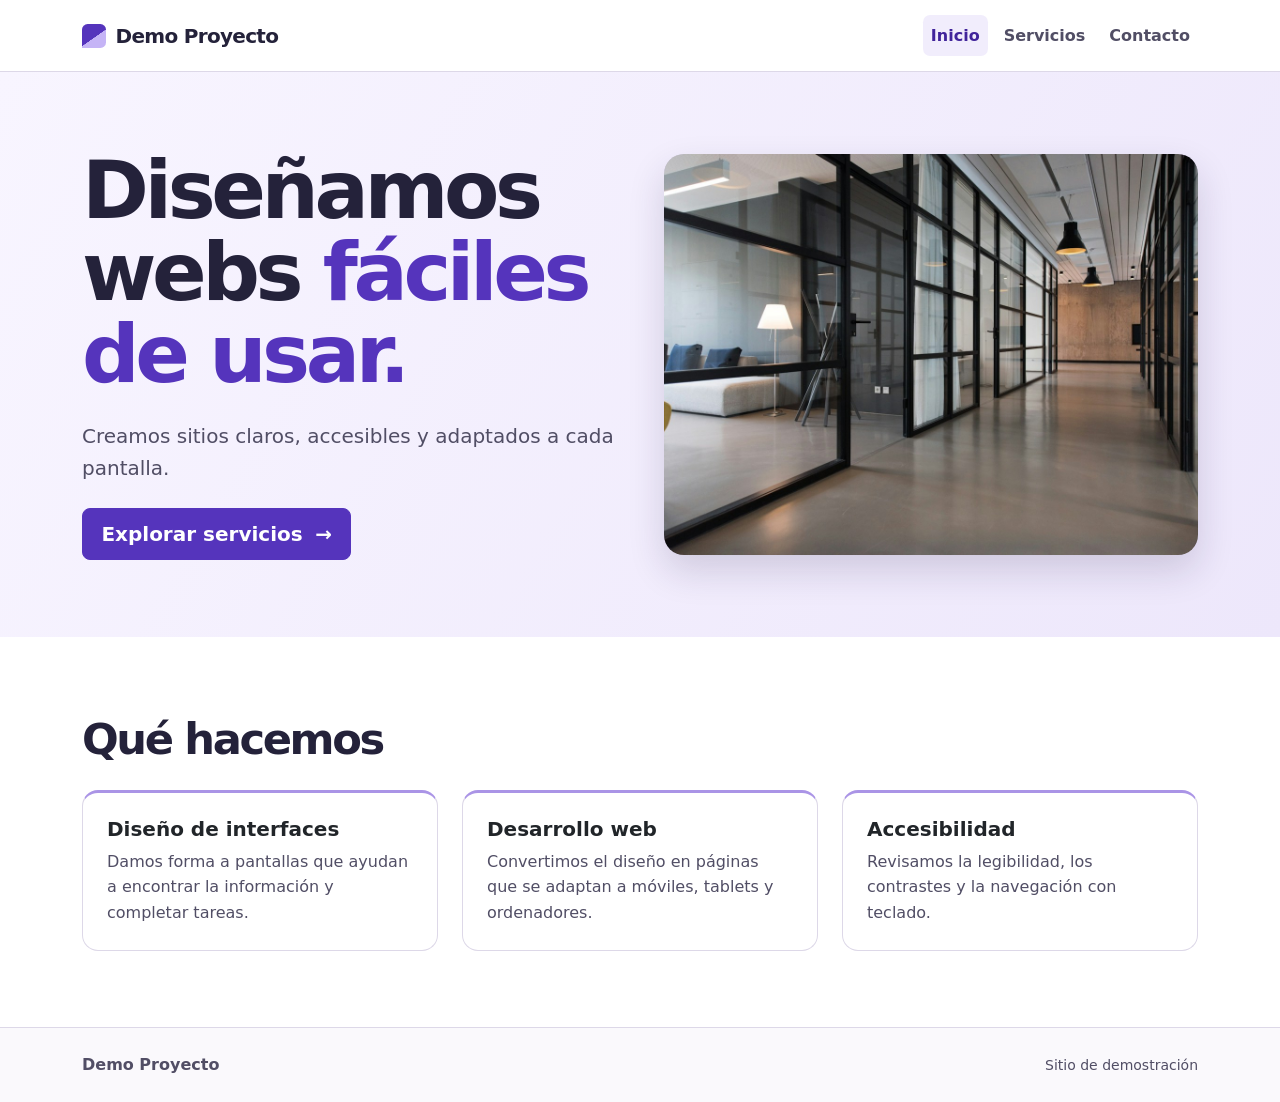
==== index.html @ b3ecab85 "Subimis archivos demo" ====
<!doctype html>
<html lang="es">
<head>
  <meta charset="utf-8">
  <meta name="viewport" content="width=device-width, initial-scale=1">
  <meta name="description" content="Demo Proyecto, sitio de demostración sobre diseño y desarrollo web.">
  <title>Inicio | Demo Proyecto</title>
  <!-- Primero Bootstrap, después los estilos del proyecto. -->
  <link href="https://cdn.jsdelivr.net/npm/bootstrap@5.3.9/dist/css/bootstrap.min.css"
        rel="stylesheet" integrity="sha384-yEPZ7jP9S0QKiUQ0m3jjsO4ProIW7wvR9gXkI7JOGa2XVsw53Yke2bsdkBbjmmiX"
        crossorigin="anonymous">
  <link rel="stylesheet" href="css/style.css">
</head>
<body class="d-flex flex-column min-vh-100">
  <a class="visually-hidden-focusable skip-link" href="#contenido">Saltar al contenido</a>

  <!-- Navegación común. Bootstrap controla el menú plegable en móviles. -->
  <nav class="navbar navbar-expand-md fixed-top site-nav" aria-label="Navegación principal">
    <div class="container">
      <a class="navbar-brand brand" href="index.html">
        <span class="brand-mark" aria-hidden="true"></span> Demo Proyecto
      </a>
      <button class="navbar-toggler" type="button" data-bs-toggle="collapse"
              data-bs-target="#menuPrincipal" aria-controls="menuPrincipal"
              aria-expanded="false" aria-label="Mostrar u ocultar la navegación">
        <span class="navbar-toggler-icon"></span>
      </button>
      <div class="collapse navbar-collapse" id="menuPrincipal">
        <ul class="navbar-nav ms-auto gap-md-2">
          <li class="nav-item"><a class="nav-link active" href="index.html" aria-current="page">Inicio</a></li>
          <li class="nav-item"><a class="nav-link" href="servicios.html">Servicios</a></li>
          <li class="nav-item"><a class="nav-link" href="contacto.html">Contacto</a></li>
        </ul>
      </div>
    </div>
  </nav>

  <main id="contenido" tabindex="-1">
    <!-- Hero con dos columnas a partir de pantallas grandes. -->
    <section class="hero" aria-labelledby="titulo-inicio">
      <div class="container">
        <div class="row align-items-center g-4 g-lg-5">
          <div class="col-lg-6">
            <h1 id="titulo-inicio" class="hero-title">Diseñamos webs <span>fáciles de usar.</span></h1>
            <p class="intro mt-4 mb-4">
              Creamos sitios claros, accesibles y adaptados a cada pantalla.
            </p>
            <a class="btn btn-accent btn-lg" href="servicios.html">
              Explorar servicios <span aria-hidden="true">→</span>
            </a>
          </div>
          <div class="col-lg-6">
            <!-- Sustituye la imagen de ejemplo y actualiza su texto alternativo. -->
            <div class="hero-media">
              <img src="img/estudio-demo.jpg" width="1280" height="854" class="img-fluid"
                   alt="Pasillo de un estudio con salas acristaladas">
            </div>
          </div>
        </div>
      </div>
    </section>

    <!-- Una columna en móvil y tres a partir del breakpoint md. -->
    <section class="section-space" aria-labelledby="titulo-areas">
      <div class="container">
        <h2 id="titulo-areas" class="section-title mb-4">Qué hacemos</h2>
        <div class="row row-cols-1 row-cols-md-3 g-3 g-lg-4">
          <div class="col">
            <article class="card service-card h-100">
              <div class="card-body p-4">
                <h3 class="h5 fw-bold">Diseño de interfaces</h3>
                <p class="mb-0">Damos forma a pantallas que ayudan a encontrar la información y completar tareas.</p>
              </div>
            </article>
          </div>
          <div class="col">
            <article class="card service-card h-100">
              <div class="card-body p-4">
                <h3 class="h5 fw-bold">Desarrollo web</h3>
                <p class="mb-0">Convertimos el diseño en páginas que se adaptan a móviles, tablets y ordenadores.</p>
              </div>
            </article>
          </div>
          <div class="col">
            <article class="card service-card h-100">
              <div class="card-body p-4">
                <h3 class="h5 fw-bold">Accesibilidad</h3>
                <p class="mb-0">Revisamos la legibilidad, los contrastes y la navegación con teclado.</p>
              </div>
            </article>
          </div>
        </div>
      </div>
    </section>
  </main>

  <!-- Pie común a las tres páginas. -->
  <footer class="site-footer mt-auto">
    <div class="container d-flex flex-wrap align-items-center justify-content-between gap-2">
      <span class="fw-semibold">Demo Proyecto</span>
      <small>Sitio de demostración</small>
    </div>
  </footer>

  <!-- El bundle activa los componentes con atributos data-bs-*. -->
  <script src="https://cdn.jsdelivr.net/npm/bootstrap@5.3.9/dist/js/bootstrap.bundle.min.js"
          integrity="sha384-WyOxWvTyr1QaMPfiPJSv76iReVthorl5uWlFtZPyK0IEB0hGzo9y5Bp9mYanr8Bu"
          crossorigin="anonymous"></script>
</body>
</html>
---- css/style.css ----
/* Tema compartido por las tres páginas. */
:root {
  --ink: #24223a;
  --muted: #514e65;
  --accent: #5534bc;
  --accent-dark: #41249b;
  --lavender: #f1edfc;
  --border: #ddd8e8;
  --nav-height: 4.5rem;
}

body {
  padding-top: var(--nav-height);
  color: var(--ink);
  font-family: Inter, system-ui, sans-serif;
  line-height: 1.6;
}

:focus-visible {
  outline: 3px solid var(--accent);
  outline-offset: 3px;
}

.skip-link {
  position: fixed;
  z-index: 1040;
  top: .5rem;
  left: .5rem;
  padding: .5rem 1rem;
  background: #fff;
  color: var(--accent-dark);
}

/* La altura de la barra fija se compensa en el body. */
.site-nav {
  min-height: var(--nav-height);
  background: #fff;
  border-bottom: 1px solid var(--border);
}

.brand {
  display: inline-flex;
  align-items: center;
  gap: .6rem;
  color: var(--ink);
  font-weight: 750;
  letter-spacing: -.035em;
}

.brand-mark {
  width: 1.5rem;
  height: 1.5rem;
  border-radius: .35rem .35rem .35rem 0;
  background: linear-gradient(145deg, var(--accent) 54%, #c5b4f6 55%);
}

.site-nav .nav-link {
  padding: .5rem .8rem;
  border-radius: .45rem;
  color: var(--muted);
  font-weight: 600;
}

.site-nav .nav-link:hover,
.site-nav .nav-link.active {
  background: var(--lavender);
  color: var(--accent-dark);
}

.site-nav .navbar-toggler {
  border-color: var(--border);
}

.site-nav .navbar-toggler:focus-visible {
  outline: 3px solid var(--accent);
  outline-offset: 2px;
  box-shadow: none;
}

.site-footer {
  padding-block: 1.5rem;
  border-top: 1px solid var(--border);
  background: #faf9fc;
  color: var(--muted);
}

/* Las clases de Bootstrap resuelven la cuadrícula y los espaciados menores. */
.hero {
  padding-block: clamp(3rem, 6vw, 6rem);
  background: linear-gradient(120deg, #f8f5ff, #ede7fb);
}

.hero-title,
.page-title,
.section-title {
  font-weight: 800;
  letter-spacing: -.055em;
}

.hero-title {
  max-width: 12ch;
  margin: 0;
  font-size: clamp(2.65rem, 6.3vw, 5.2rem);
  line-height: 1.02;
}

.hero-title span {
  color: var(--accent);
}

.intro {
  max-width: 48ch;
  color: var(--muted);
  font-size: clamp(1.05rem, 1.8vw, 1.25rem);
}

.hero-media {
  overflow: hidden;
  border-radius: 1.25rem;
  background: #dcd2f1;
  box-shadow: 0 16px 36px rgb(36 27 66 / 16%);
}

.hero-media img {
  display: block;
  width: 100%;
  aspect-ratio: 4 / 3;
  object-fit: cover;
}

/* Variables de Bootstrap para conservar los estados del botón. */
.btn-accent {
  --bs-btn-color: #fff;
  --bs-btn-bg: var(--accent);
  --bs-btn-border-color: var(--accent);
  --bs-btn-hover-color: #fff;
  --bs-btn-hover-bg: var(--accent-dark);
  --bs-btn-hover-border-color: var(--accent-dark);
  --bs-btn-active-color: #fff;
  --bs-btn-active-bg: var(--accent-dark);
  --bs-btn-active-border-color: var(--accent-dark);
  --bs-btn-disabled-color: #fff;
  --bs-btn-disabled-bg: var(--accent);
  --bs-btn-disabled-border-color: var(--accent);
  --bs-btn-focus-shadow-rgb: 85, 52, 188;
  --bs-btn-font-weight: 650;
  padding: .65rem 1.15rem;
}

.btn-accent span {
  margin-inline-start: .35rem;
}

.section-space {
  padding-block: clamp(2.75rem, 6vw, 5rem);
}

.section-title {
  font-size: clamp(1.85rem, 4vw, 2.7rem);
}

.service-card,
.contact-card {
  --bs-card-border-color: var(--border);
  --bs-card-border-radius: 1rem;
}

.service-card {
  border-top: 3px solid #aa94e6;
}

.service-card p,
.contact-card .small {
  color: var(--muted);
}

.page-intro {
  padding-block: clamp(3rem, 6vw, 5rem);
  background: var(--lavender);
}

.page-title {
  margin-bottom: 1rem;
  font-size: clamp(2.65rem, 6.3vw, 4.5rem);
  line-height: 1.05;
}

.service-accordion {
  --bs-accordion-color: var(--ink);
  --bs-accordion-border-color: var(--border);
  --bs-accordion-btn-color: var(--ink);
  --bs-accordion-active-bg: var(--lavender);
  --bs-accordion-active-color: var(--accent-dark);
  --bs-accordion-btn-focus-box-shadow: inset 0 0 0 2px var(--accent);
}

.service-accordion .accordion-button,
.form-label {
  font-weight: 650;
}

.contact-section {
  background: linear-gradient(145deg, var(--lavender), #fff 75%);
}

.contact-card {
  box-shadow: 0 16px 32px rgb(36 27 66 / 8%);
}

.form-control {
  border-color: #9791a9;
}

.form-control:focus {
  border-color: var(--accent);
  box-shadow: 0 0 0 .2rem rgb(85 52 188 / 18%);
}

@media (max-width: 767.98px) {
  .site-nav .navbar-collapse {
    max-height: calc(100dvh - var(--nav-height));
    overflow-y: auto;
  }

  .site-nav .navbar-nav {
    padding-block: .5rem;
  }
}
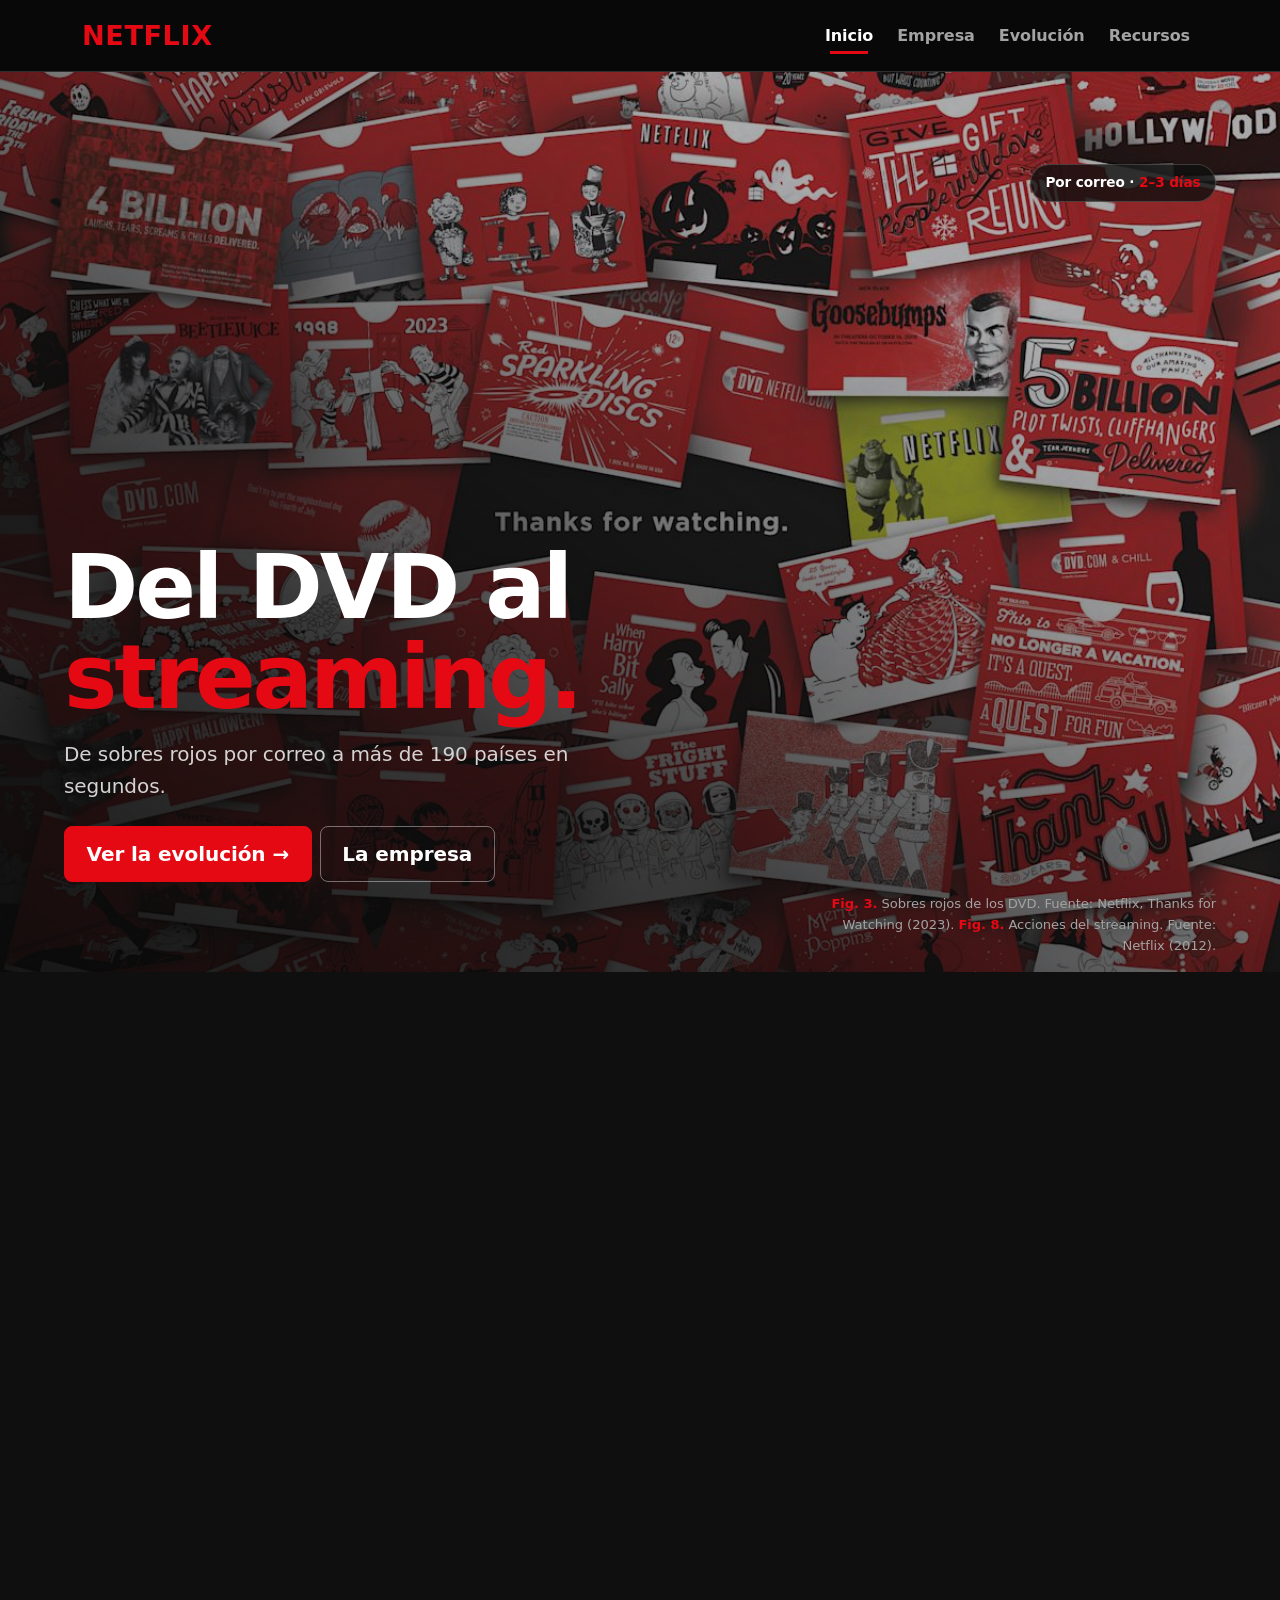
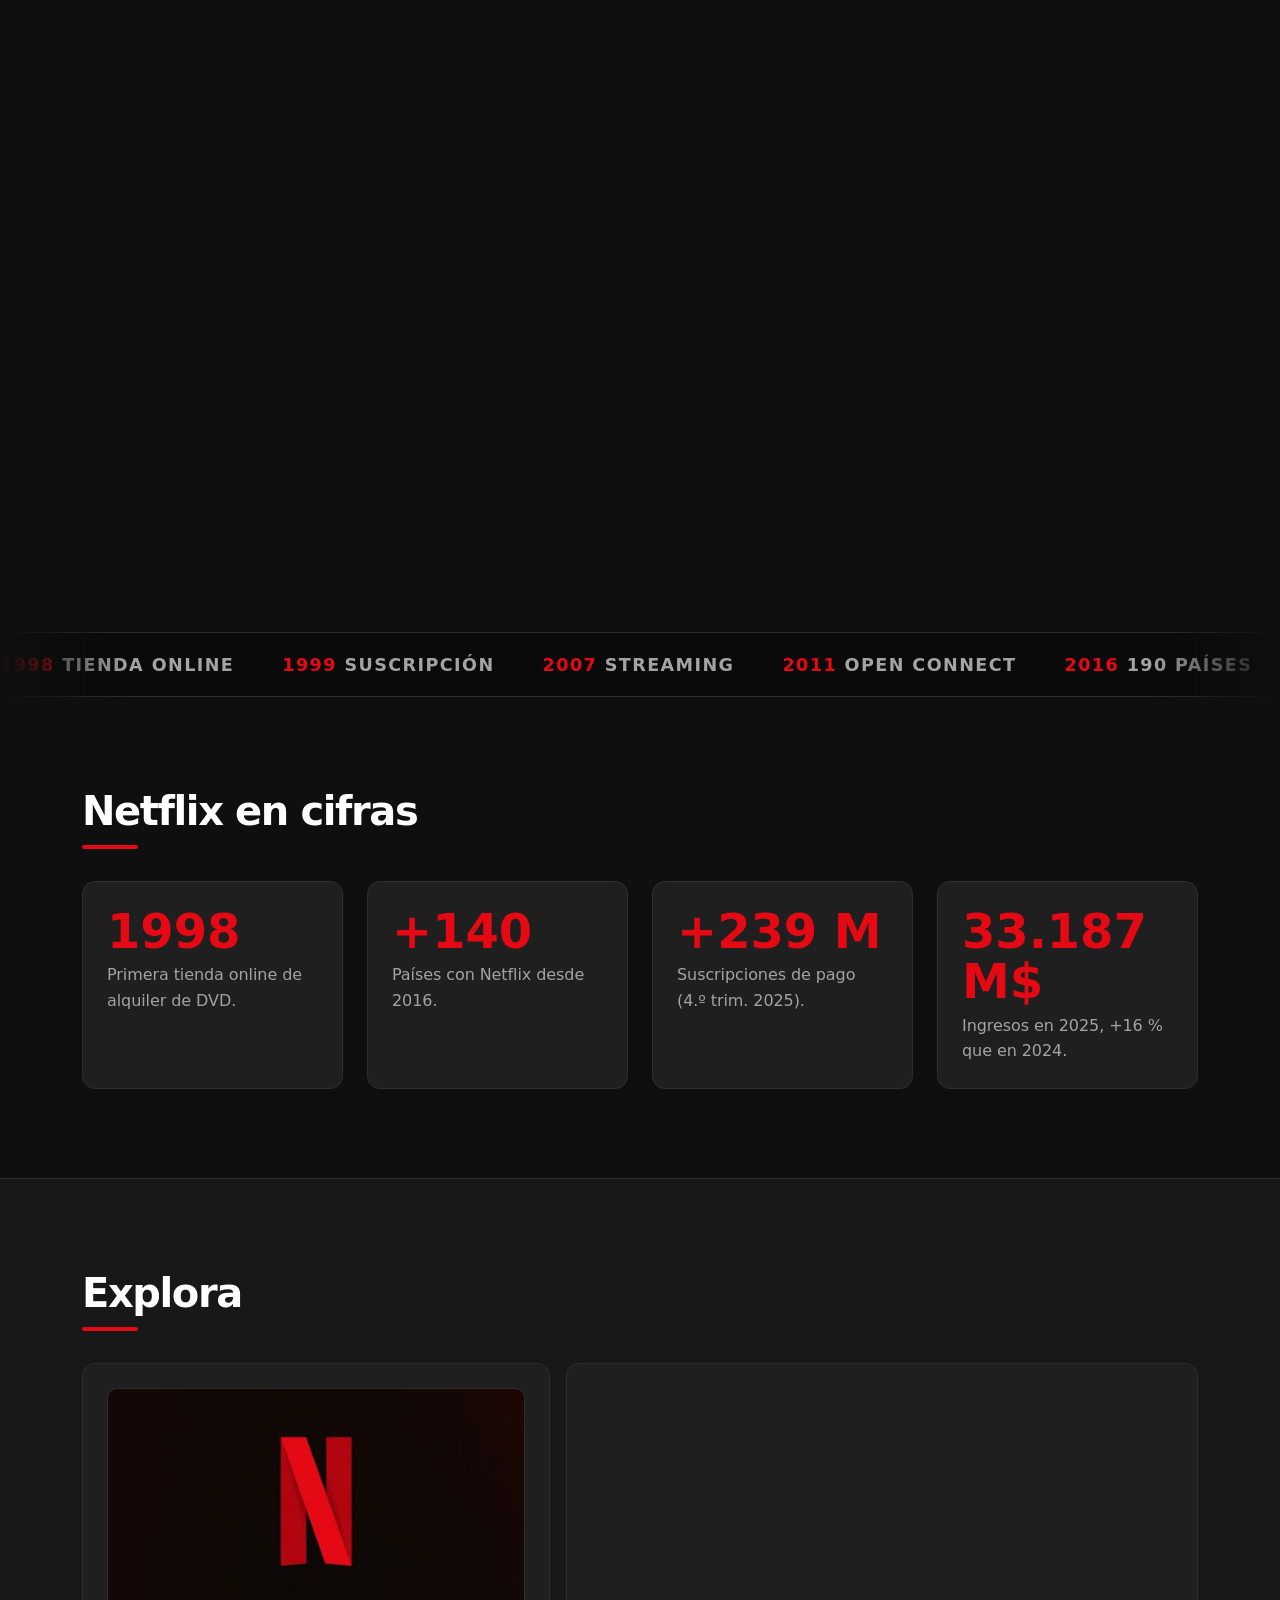
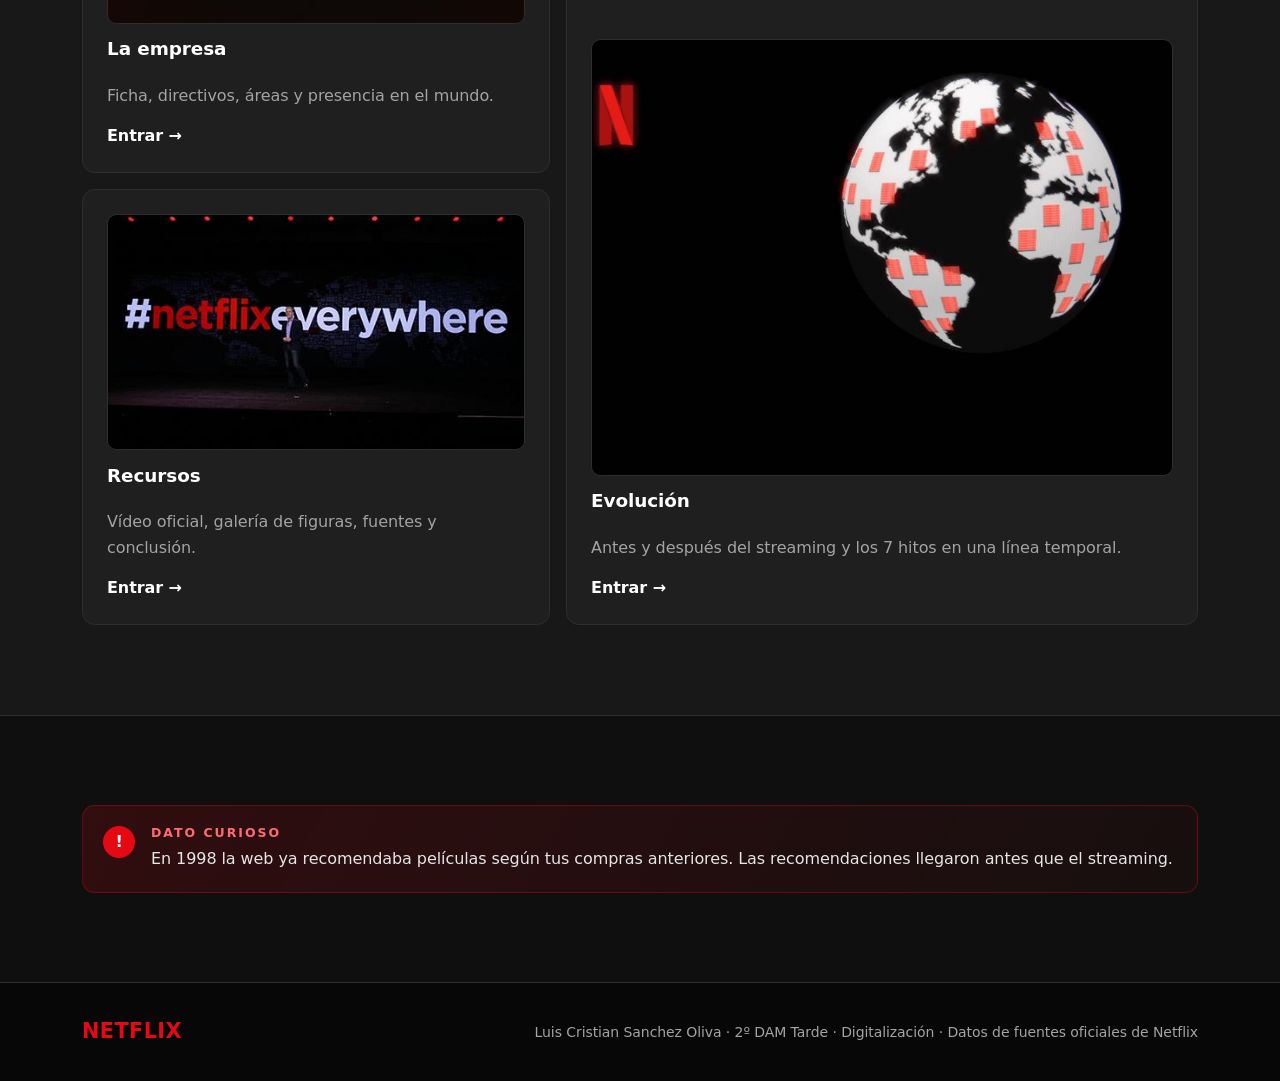
==== commit 8fac9ffc: "Web estática de Netflix: del DVD al streaming Sustituye la demo por una web de cuatro páginas (Inici" ====
--- a/index.html
+++ b/index.html
@@ -1,25 +1,25 @@
 <!doctype html>
-<html lang="es">
+<html lang="es" data-bs-theme="dark">
 <head>
   <meta charset="utf-8">
   <meta name="viewport" content="width=device-width, initial-scale=1">
-  <meta name="description" content="Demo Proyecto, sitio de demostración sobre diseño y desarrollo web.">
-  <title>Inicio | Demo Proyecto</title>
-  <!-- Primero Bootstrap, después los estilos del proyecto. -->
+  <meta name="description" content="Netflix: del alquiler de DVD por correo al streaming. Proyecto de Digitalización, 2º DAM.">
+  <title>Inicio | Netflix: del DVD al streaming</title>
+  <link rel="icon" href="data:image/svg+xml,%3Csvg xmlns='http://www.w3.org/2000/svg' viewBox='0 0 32 32'%3E%3Crect width='32' height='32' rx='6' fill='%23141414'/%3E%3Cpath d='M9 5h5l4 12V5h5v22h-5l-4-12v12H9z' fill='%23e50914'/%3E%3C/svg%3E">
+  <script>document.documentElement.classList.add("js");</script>
   <link href="https://cdn.jsdelivr.net/npm/bootstrap@5.3.9/dist/css/bootstrap.min.css"
         rel="stylesheet" integrity="sha384-yEPZ7jP9S0QKiUQ0m3jjsO4ProIW7wvR9gXkI7JOGa2XVsw53Yke2bsdkBbjmmiX"
         crossorigin="anonymous">
+  <link rel="stylesheet" href="css/scrollcraft.css">
   <link rel="stylesheet" href="css/style.css">
+  <link rel="stylesheet" href="css/escenas.css">
 </head>
 <body class="d-flex flex-column min-vh-100">
   <a class="visually-hidden-focusable skip-link" href="#contenido">Saltar al contenido</a>
 
-  <!-- Navegación común. Bootstrap controla el menú plegable en móviles. -->
   <nav class="navbar navbar-expand-md fixed-top site-nav" aria-label="Navegación principal">
     <div class="container">
-      <a class="navbar-brand brand" href="index.html">
-        <span class="brand-mark" aria-hidden="true"></span> Demo Proyecto
-      </a>
+      <a class="navbar-brand brand" href="index.html">Netflix</a>
       <button class="navbar-toggler" type="button" data-bs-toggle="collapse"
               data-bs-target="#menuPrincipal" aria-controls="menuPrincipal"
               aria-expanded="false" aria-label="Mostrar u ocultar la navegación">
@@ -28,83 +28,142 @@
       <div class="collapse navbar-collapse" id="menuPrincipal">
         <ul class="navbar-nav ms-auto gap-md-2">
           <li class="nav-item"><a class="nav-link active" href="index.html" aria-current="page">Inicio</a></li>
-          <li class="nav-item"><a class="nav-link" href="servicios.html">Servicios</a></li>
-          <li class="nav-item"><a class="nav-link" href="contacto.html">Contacto</a></li>
+          <li class="nav-item"><a class="nav-link" href="empresa.html">Empresa</a></li>
+          <li class="nav-item"><a class="nav-link" href="evolucion.html">Evolución</a></li>
+          <li class="nav-item"><a class="nav-link" href="recursos.html">Recursos</a></li>
         </ul>
       </div>
     </div>
   </nav>
 
   <main id="contenido" tabindex="-1">
-    <!-- Hero con dos columnas a partir de pantallas grandes. -->
-    <section class="hero" aria-labelledby="titulo-inicio">
+    <section class="sobre" data-sc-act="pin" data-sc-span="2.4" aria-labelledby="titulo-inicio">
+      <div data-sc-stage class="sobre-stage">
+        <div class="sobre-pantalla" data-sc-parallax="-0.8">
+          <figure>
+            <img src="img/ilustracion-streaming.jpg" width="1200" height="790"
+                 alt="Ilustración de Netflix con pantallas y los iconos de reproducir, buscar, valorar y compartir">
+          </figure>
+        </div>
+        <div class="sobre-mitad sobre-mitad--izq" aria-hidden="true"><img src="img/sobres-rojos.jpg" width="1200" height="910" alt=""></div>
+        <div class="sobre-mitad sobre-mitad--der" aria-hidden="true"><img src="img/sobres-rojos.jpg" width="1200" height="910" alt=""></div>
+        <div class="sobre-scrim" aria-hidden="true"></div>
+
+        <p class="sobre-medidor" aria-live="off">
+          <span data-sc-cue="0 0.4 0">Por correo · <b>2–3 días</b></span>
+          <span data-sc-cue="0.45 1 0.2 0.05">Streaming · <b>10–15 s</b></span>
+        </p>
+
+        <div class="sobre-copy" data-sc-cue="0 0.5 0">
+          <h1 id="titulo-inicio" class="hero-title">Del DVD al <span>streaming.</span></h1>
+          <p class="intro mt-3 mb-4">De sobres rojos por correo a más de 190 países en segundos.</p>
+          <div class="d-flex flex-wrap gap-2">
+            <a class="btn btn-netflix btn-lg" href="evolucion.html">Ver la evolución <span aria-hidden="true">→</span></a>
+            <a class="btn btn-outline-claro btn-lg" href="empresa.html">La empresa</a>
+          </div>
+        </div>
+
+        <div class="sobre-copy" data-sc-cue="0.55 1 0.25 0.05">
+          <p class="pregunta">¿Cómo cambió el negocio al pasar del alquiler de DVD por correo al streaming?</p>
+        </div>
+
+        <p class="sobre-pie leyenda"><strong>Fig. 3.</strong> Sobres rojos de los DVD. Fuente: Netflix, Thanks for Watching (2023). <strong>Fig. 8.</strong> Acciones del streaming. Fuente: Netflix (2012).</p>
+      </div>
+    </section>
+
+    <div class="marquee" aria-hidden="true">
+      <div class="marquee-pista">
+        <span><b>1998</b> Tienda online</span><span><b>1999</b> Suscripción</span><span><b>2007</b> Streaming</span><span><b>2011</b> Open Connect</span><span><b>2016</b> 190 países</span><span><b>2016</b> Descargas</span><span><b>2022</b> Anuncios</span>
+        <span><b>1998</b> Tienda online</span><span><b>1999</b> Suscripción</span><span><b>2007</b> Streaming</span><span><b>2011</b> Open Connect</span><span><b>2016</b> 190 países</span><span><b>2016</b> Descargas</span><span><b>2022</b> Anuncios</span>
+      </div>
+    </div>
+
+    <section class="section-space" aria-labelledby="titulo-cifras">
       <div class="container">
-        <div class="row align-items-center g-4 g-lg-5">
-          <div class="col-lg-6">
-            <h1 id="titulo-inicio" class="hero-title">Diseñamos webs <span>fáciles de usar.</span></h1>
-            <p class="intro mt-4 mb-4">
-              Creamos sitios claros, accesibles y adaptados a cada pantalla.
-            </p>
-            <a class="btn btn-accent btn-lg" href="servicios.html">
-              Explorar servicios <span aria-hidden="true">→</span>
-            </a>
+        <h2 id="titulo-cifras" class="section-title reveal">Netflix en cifras</h2>
+        <div class="row row-cols-1 row-cols-sm-2 row-cols-lg-4 g-3 g-lg-4">
+          <div class="col reveal">
+            <div class="tarjeta">
+              <span class="cifra">1998</span>
+              <p class="cifra-texto">Primera tienda online de alquiler de DVD.</p>
+            </div>
           </div>
-          <div class="col-lg-6">
-            <!-- Sustituye la imagen de ejemplo y actualiza su texto alternativo. -->
-            <div class="hero-media">
-              <img src="img/estudio-demo.jpg" width="1280" height="854" class="img-fluid"
-                   alt="Pasillo de un estudio con salas acristaladas">
+          <div class="col reveal" style="--d: .08s">
+            <div class="tarjeta">
+              <span class="cifra" data-count="190" data-prefix="+">+190</span>
+              <p class="cifra-texto">Países con Netflix desde 2016.</p>
+            </div>
+          </div>
+          <div class="col reveal" style="--d: .16s">
+            <div class="tarjeta">
+              <span class="cifra" data-count="325" data-prefix="+" data-suffix=" M">+325 M</span>
+              <p class="cifra-texto">Suscripciones de pago (4.º trim. 2025).</p>
+            </div>
+          </div>
+          <div class="col reveal" style="--d: .24s">
+            <div class="tarjeta">
+              <span class="cifra" data-count="45200" data-suffix=" M$">45.200 M$</span>
+              <p class="cifra-texto">Ingresos en 2025, +16 % que en 2024.</p>
             </div>
           </div>
         </div>
       </div>
     </section>
 
-    <!-- Una columna en móvil y tres a partir del breakpoint md. -->
-    <section class="section-space" aria-labelledby="titulo-areas">
+    <section class="section-space section-alt" aria-labelledby="titulo-dossier">
       <div class="container">
-        <h2 id="titulo-areas" class="section-title mb-4">Qué hacemos</h2>
-        <div class="row row-cols-1 row-cols-md-3 g-3 g-lg-4">
-          <div class="col">
-            <article class="card service-card h-100">
-              <div class="card-body p-4">
-                <h3 class="h5 fw-bold">Diseño de interfaces</h3>
-                <p class="mb-0">Damos forma a pantallas que ayudan a encontrar la información y completar tareas.</p>
-              </div>
+        <h2 id="titulo-dossier" class="section-title reveal">Explora</h2>
+        <div class="puertas">
+          <div class="puerta puerta-1 reveal">
+            <article class="tarjeta">
+              <div class="marco" data-sc-tilt="5"><img src="img/simbolo-n.jpg" width="480" height="300" alt="Símbolo actual de Netflix, la N roja"></div>
+              <h3>La empresa</h3>
+              <p>Ficha, directivos, áreas y presencia en el mundo.</p>
+              <a class="tarjeta-link" href="empresa.html">Entrar <span aria-hidden="true">→</span></a>
             </article>
           </div>
-          <div class="col">
-            <article class="card service-card h-100">
-              <div class="card-body p-4">
-                <h3 class="h5 fw-bold">Desarrollo web</h3>
-                <p class="mb-0">Convertimos el diseño en páginas que se adaptan a móviles, tablets y ordenadores.</p>
-              </div>
+          <div class="puerta puerta-2 reveal" style="--d: .08s">
+            <article class="tarjeta">
+              <div class="marco" data-sc-tilt="5"><img src="img/open-connect.jpg" width="936" height="622" alt="Globo terráqueo con los servidores de Open Connect marcados en rojo"></div>
+              <h3>Evolución</h3>
+              <p>Antes y después del streaming y los 7 hitos en una línea temporal.</p>
+              <a class="tarjeta-link" href="evolucion.html">Entrar <span aria-hidden="true">→</span></a>
             </article>
           </div>
-          <div class="col">
-            <article class="card service-card h-100">
-              <div class="card-body p-4">
-                <h3 class="h5 fw-bold">Accesibilidad</h3>
-                <p class="mb-0">Revisamos la legibilidad, los contrastes y la navegación con teclado.</p>
-              </div>
+          <div class="puerta puerta-3 reveal" style="--d: .16s">
+            <article class="tarjeta">
+              <div class="marco" data-sc-tilt="5"><img src="img/ces-2016.jpg" width="480" height="320" alt="Escenario del CES 2016 con el lema #netflixeverywhere"></div>
+              <h3>Recursos</h3>
+              <p>Vídeo oficial, galería de figuras, fuentes y conclusión.</p>
+              <a class="tarjeta-link" href="recursos.html">Entrar <span aria-hidden="true">→</span></a>
             </article>
           </div>
         </div>
       </div>
     </section>
+
+    <section class="section-space" aria-label="Dato curioso">
+      <div class="container">
+        <aside class="dato-curioso reveal zoom" aria-labelledby="titulo-curioso-inicio">
+          <h3 id="titulo-curioso-inicio">Dato curioso</h3>
+          <p>En 1998 la web ya recomendaba películas según tus compras anteriores. Las recomendaciones llegaron antes que el streaming.</p>
+        </aside>
+      </div>
+    </section>
   </main>
 
-  <!-- Pie común a las tres páginas. -->
   <footer class="site-footer mt-auto">
     <div class="container d-flex flex-wrap align-items-center justify-content-between gap-2">
-      <span class="fw-semibold">Demo Proyecto</span>
-      <small>Sitio de demostración</small>
+      <span class="brand">Netflix</span>
+      <small>Luis Cristian Sanchez Oliva · 2º DAM Tarde · Digitalización · Datos de fuentes oficiales de Netflix</small>
     </div>
   </footer>
 
-  <!-- El bundle activa los componentes con atributos data-bs-*. -->
   <script src="https://cdn.jsdelivr.net/npm/bootstrap@5.3.9/dist/js/bootstrap.bundle.min.js"
           integrity="sha384-WyOxWvTyr1QaMPfiPJSv76iReVthorl5uWlFtZPyK0IEB0hGzo9y5Bp9mYanr8Bu"
           crossorigin="anonymous"></script>
+  <script src="js/scrollcraft.js"></script>
+  <script src="js/escenas.js"></script>
+  <script src="js/main.js"></script>
 </body>
 </html>
--- a/css/scrollcraft.css
+++ b/css/scrollcraft.css
@@ -0,0 +1,432 @@
+/* ============================================================================
+   scrollcraft.css: the taste floor
+   ----------------------------------------------------------------------------
+   Two layers, and the split matters:
+
+     TOKENS   what you override per brand. Colour roles, the type ramp, the
+              spacing scale, elevation, motion. A brand is ~12 values.
+     DEVICES  what the engine drives. Do not restyle these to taste; they are
+              the mechanism. Style your own markup instead.
+
+   Nothing here draws a "component". There are no card, badge, or pill classes,
+   because a stylesheet that ships those is how every page built on it ends up
+   with the same shapes. You get a floor and a vocabulary; the composition is
+   yours.
+   ========================================================================== */
+
+/* ---------------------------------------------------------------- tokens -- */
+:root {
+  /* --- colour roles. Override these six and the page is rebranded. -------- */
+  --sc-canvas:      #08090b;   /* the page ground. Drift interpolates this.   */
+  --sc-surface:     #101217;   /* anything raised off the ground             */
+  --sc-ink:         #f4f2ef;   /* primary text                               */
+  --sc-ink-soft:    #9a9ba1;   /* secondary text. Tinted, never flat gray.   */
+  --sc-accent:      #d8ff3e;   /* ONE accent. It owns a region, not confetti. */
+  --sc-accent-ink:  #08090b;   /* text that sits on the accent               */
+
+  --sc-hairline:    color-mix(in oklab, var(--sc-ink) 12%, transparent);
+  --sc-hairline-strong: color-mix(in oklab, var(--sc-ink) 22%, transparent);
+
+  /* --- type. Two families max. Display carries voice, text carries prose. - */
+  --sc-font-display: "Instrument Sans", "Geist", system-ui, sans-serif;
+  --sc-font-text:    "Geist", system-ui, sans-serif;
+  --sc-font-mono:    "Geist Mono", ui-monospace, monospace;
+
+  /* Fluid ramp. Tracking tightens as size grows because a face set at 6rem
+     with 0 tracking reads loose; this is optical correction, not decoration. */
+  --sc-t-xs:   clamp(0.75rem, 0.72rem + 0.15vw, 0.82rem);
+  --sc-t-sm:   clamp(0.875rem, 0.84rem + 0.18vw, 0.95rem);
+  --sc-t-base: clamp(1rem, 0.96rem + 0.22vw, 1.125rem);
+  --sc-t-lg:   clamp(1.2rem, 1.1rem + 0.5vw, 1.5rem);
+  --sc-t-xl:   clamp(1.6rem, 1.35rem + 1.2vw, 2.25rem);
+  --sc-t-2xl:  clamp(2.1rem, 1.6rem + 2.4vw, 3.4rem);
+  --sc-t-3xl:  clamp(2.8rem, 1.9rem + 4.2vw, 5rem);
+  --sc-t-4xl:  clamp(3.4rem, 1.9rem + 6.6vw, 7.5rem);
+
+  --sc-track-tight:  -0.035em;
+  --sc-track-snug:   -0.02em;
+  --sc-track-normal: -0.005em;
+  --sc-track-wide:    0.08em;
+
+  --sc-leading-none: 0.94;
+  --sc-leading-tight: 1.06;
+  --sc-leading-body: 1.62;
+
+  --sc-measure: 62ch;
+
+  /* --- space. 4px base: the useful middle steps an 8-only scale misses. --- */
+  --sc-1: 0.25rem;  --sc-2: 0.5rem;   --sc-3: 0.75rem;  --sc-4: 1rem;
+  --sc-5: 1.5rem;   --sc-6: 2rem;     --sc-7: 3rem;     --sc-8: 4rem;
+  --sc-9: 6rem;     --sc-10: 8rem;    --sc-11: 12rem;
+
+  /* Section rhythm is fluid so a phone doesn't inherit desktop air. */
+  --sc-section: clamp(4.5rem, 9vw, 11rem);
+  --sc-gutter:  clamp(1.25rem, 5vw, 5.5rem);
+  --sc-maxw:    82rem;
+
+  /* --- radius. Pick one scale for the page and hold it. ------------------- */
+  --sc-r-sm: 6px;  --sc-r-md: 12px;  --sc-r-lg: 20px;  --sc-r-pill: 999px;
+
+  /* --- elevation. Every shadow has an offset AND a soft blur, and is tinted
+         to the canvas hue. A zero-offset coloured halo is decoration, not
+         depth, so there isn't one here. ---------------------------------- */
+  --sc-shadow-color: 220 40% 2%;
+  --sc-e1: 0 1px 2px hsl(var(--sc-shadow-color) / 0.28),
+           0 2px 6px -1px hsl(var(--sc-shadow-color) / 0.20);
+  --sc-e2: 0 2px 4px hsl(var(--sc-shadow-color) / 0.24),
+           0 8px 18px -4px hsl(var(--sc-shadow-color) / 0.30);
+  --sc-e3: 0 4px 8px hsl(var(--sc-shadow-color) / 0.22),
+           0 18px 40px -8px hsl(var(--sc-shadow-color) / 0.38),
+           0 48px 90px -24px hsl(var(--sc-shadow-color) / 0.30);
+
+  /* Edge light: a 1px top highlight sells a raised surface better than any
+     amount of blur, because real raised things catch light on their lip. */
+  --sc-edge: inset 0 1px 0 color-mix(in oklab, var(--sc-ink) 10%, transparent);
+
+  /* --- motion. Built-in CSS easings are too weak for UI. ------------------ */
+  --sc-ease-out:    cubic-bezier(0.23, 1, 0.32, 1);
+  --sc-ease-in-out: cubic-bezier(0.77, 0, 0.175, 1);
+  --sc-ease-drawer: cubic-bezier(0.32, 0.72, 0, 1);
+  --sc-d-fast: 160ms;  --sc-d-base: 240ms;  --sc-d-slow: 420ms;
+
+  --sc-z-stage: 1; --sc-z-copy: 20; --sc-z-chrome: 60;
+}
+
+/* --------------------------------------------------------------- reset -- */
+*, *::before, *::after { box-sizing: border-box; }
+html { -webkit-text-size-adjust: 100%; scroll-behavior: smooth; }
+@media (prefers-reduced-motion: reduce) { html { scroll-behavior: auto; } }
+
+body {
+  margin: 0;
+  background: var(--sc-canvas);
+  color: var(--sc-ink);
+  font-family: var(--sc-font-text);
+  font-size: var(--sc-t-base);
+  line-height: var(--sc-leading-body);
+  letter-spacing: var(--sc-track-normal);
+  -webkit-font-smoothing: antialiased;
+  text-rendering: optimizeLegibility;
+  font-synthesis-weight: none;
+  overflow-x: clip;
+}
+img, video, canvas, svg { display: block; max-width: 100%; }
+button, input, select, textarea { font: inherit; color: inherit; }
+
+/* ------------------------------------------------- the browser surfaces --
+   The parts you did not draw still carry the design. Selection, caret, focus
+   ring, scrollbar and tabular numerals all ship with defaults that belong to no
+   design system. Theming them is the cheapest signal that a page was built
+   rather than assembled, and it is the step that gets skipped most reliably. */
+::selection { background: var(--sc-accent); color: var(--sc-accent-ink); }
+:root { caret-color: var(--sc-accent); accent-color: var(--sc-accent); }
+:focus-visible {
+  outline: 2px solid var(--sc-accent);
+  outline-offset: 3px;
+  border-radius: var(--sc-r-sm);
+}
+:where(a) { color: inherit; text-decoration-thickness: 1px; text-underline-offset: 0.22em; }
+@supports (scrollbar-color: auto) {
+  html { scrollbar-color: color-mix(in oklab, var(--sc-ink) 26%, transparent) transparent; scrollbar-width: thin; }
+}
+:where(table, .sc-nums, [data-sc-count]) { font-variant-numeric: tabular-nums; }
+
+/* ----------------------------------------------------------- typography -- */
+.sc-display {
+  font-family: var(--sc-font-display);
+  font-weight: 500;
+  line-height: var(--sc-leading-none);
+  letter-spacing: var(--sc-track-tight);
+  text-wrap: balance;
+  margin: 0;
+}
+.sc-display--xl { font-size: var(--sc-t-4xl); }
+.sc-display--lg { font-size: var(--sc-t-3xl); }
+.sc-display--md { font-size: var(--sc-t-2xl); letter-spacing: var(--sc-track-snug); }
+.sc-lede {
+  font-size: var(--sc-t-lg);
+  line-height: 1.44;
+  letter-spacing: var(--sc-track-snug);
+  color: var(--sc-ink);
+  max-width: 46ch;
+  text-wrap: pretty;
+  margin: 0;
+}
+.sc-body { max-width: var(--sc-measure); color: var(--sc-ink-soft); text-wrap: pretty; margin: 0; }
+.sc-label {
+  font-family: var(--sc-font-mono);
+  font-size: var(--sc-t-xs);
+  letter-spacing: var(--sc-track-wide);
+  text-transform: uppercase;
+  color: var(--sc-ink-soft);
+}
+
+/* ---------------------------------------------------------------- layout -- */
+.sc-wrap { width: 100%; max-width: var(--sc-maxw); margin-inline: auto; padding-inline: var(--sc-gutter); }
+.sc-section { padding-block: var(--sc-section); }
+/* More space above a heading than below it: the gap belongs to the boundary,
+   not to the pair. */
+.sc-stack > * + * { margin-top: var(--sc-4); }
+.sc-stack > :is(h1,h2,h3) { margin-top: var(--sc-7); }
+.sc-stack > :is(h1,h2,h3):first-child { margin-top: 0; }
+.sc-rule { height: 1px; border: 0; background: var(--sc-hairline); margin: 0; }
+
+/* =============================================================== DEVICES ==
+   Driven by the engine. Restyle your own markup, not these.                */
+
+.sc-act--pinned { position: relative; }
+.sc-stage {
+  position: sticky; top: 0;
+  height: 100vh; height: 100svh;
+  overflow: clip;
+  z-index: var(--sc-z-stage);
+}
+
+/* scrub / sequence media */
+.sc-stage :is(video[data-sc-scrub], canvas[data-sc-sequence], .sc-stage__poster) {
+  position: absolute; inset: 0;
+  width: 100%; height: 100%;
+  object-fit: cover;
+}
+video[data-sc-scrub] { opacity: 0; transition: opacity 380ms var(--sc-ease-out); }
+.sc-has-clip video[data-sc-scrub] { opacity: 1; }
+/* The poster is a live frame-holder, not a placeholder: it stays up until a
+   real video frame has painted, which is what stops the blank-stage flash. */
+.sc-stage__poster { z-index: 0; transition: opacity 380ms var(--sc-ease-out); }
+.sc-has-clip .sc-stage__poster { opacity: 0; }
+
+/* A scrim only where text sits. A full-frame darkening layer flattens the
+   image everywhere to fix contrast in one corner. */
+.sc-scrim {
+  position: absolute; inset: 0; pointer-events: none; z-index: 1;
+  background: linear-gradient(
+    var(--sc-scrim-angle, 180deg),
+    color-mix(in oklab, var(--sc-canvas) var(--sc-scrim-a, 78%), transparent) 0%,
+    color-mix(in oklab, var(--sc-canvas) 30%, transparent) 42%,
+    transparent 68%);
+}
+/* Point the scrim at the copy. A scrim gradient that darkens the top while the
+   copy sits at the bottom fixes contrast nowhere and flattens the image
+   everywhere, which is the most common way text-over-video goes wrong. */
+.sc-scrim--bottom { --sc-scrim-angle: 0deg; }
+.sc-scrim--left   { --sc-scrim-angle: 90deg; }
+.sc-scrim--right  { --sc-scrim-angle: 270deg; }
+
+/* Corner scrims, for copy anchored to a corner. An edge gradient has to darken
+   a whole band across the frame to cover one corner; a corner gradient puts the
+   density where the text is and leaves the rest of the image alone. Pair with
+   .sc-copy--lead / .sc-copy--trail. */
+.sc-scrim--lead {
+  background: linear-gradient(to top right,
+    color-mix(in oklab, var(--sc-canvas) 94%, transparent) 0%,
+    color-mix(in oklab, var(--sc-canvas) 72%, transparent) 30%,
+    color-mix(in oklab, var(--sc-canvas) 30%, transparent) 52%,
+    transparent 72%);
+}
+.sc-scrim--trail {
+  background: linear-gradient(to top left,
+    color-mix(in oklab, var(--sc-canvas) 94%, transparent) 0%,
+    color-mix(in oklab, var(--sc-canvas) 72%, transparent) 30%,
+    color-mix(in oklab, var(--sc-canvas) 30%, transparent) 52%,
+    transparent 72%);
+}
+/* A band across the bottom, for copy that spans the full width of the frame.
+   That is what both corner anchors become below 860px, and it is also the right
+   shape whenever the copy block is wider than a corner. */
+.sc-scrim--band {
+  background: linear-gradient(to top,
+    color-mix(in oklab, var(--sc-canvas) 94%, transparent) 0%,
+    color-mix(in oklab, var(--sc-canvas) 74%, transparent) 22%,
+    color-mix(in oklab, var(--sc-canvas) 30%, transparent) 42%,
+    transparent 58%);
+}
+.sc-scrim--vignette {
+  background: radial-gradient(120% 90% at 50% 45%, transparent 40%,
+              color-mix(in oklab, var(--sc-canvas) 70%, transparent) 100%);
+}
+
+/* copy over a stage.
+   max-width is in rem, never ch. A `ch` on this container resolves against the
+   CONTAINER's font-size (body size), not the display size of the heading inside
+   it, so `max-width: 20ch` here silently produces a ~180px column and wraps a
+   hero headline to six lines. Set a ch measure on the text element itself. */
+.sc-copy {
+  position: absolute; z-index: var(--sc-z-copy);
+  inset-inline: var(--sc-gutter);
+  max-width: min(46rem, 76vw);
+  will-change: opacity, transform;
+}
+.sc-copy--lead   { left: var(--sc-gutter); bottom: clamp(3rem, 12vh, 9rem); }
+/* inset-inline FIRST. It is the shorthand for left+right, so declaring it after
+   `left: 50%` resets left to auto and the block drifts off the left edge. */
+.sc-copy--center { inset-inline: auto; left: 50%; top: 50%; translate: -50% -50%; text-align: center; }
+.sc-copy--trail  { inset-inline: auto; right: var(--sc-gutter); bottom: clamp(3rem, 12vh, 9rem); text-align: right; }
+
+/* cue defaults: the engine writes opacity/transform inline, these are the
+   pre-paint state so nothing flashes before the first read() */
+[data-sc-cue] { opacity: 0; will-change: opacity, transform; }
+.sc-ready [data-sc-cue] { transition: none; }
+
+/* kinetic split */
+.sc-split { display: inline-block; overflow: hidden; vertical-align: top; }
+/* Descenders live below the baseline; a line mask clipped to the line box eats
+   the tails off g, y, p, j. The padding buys them room back. */
+.sc-split--line { display: block; padding-bottom: 0.14em; margin-bottom: -0.14em; }
+.sc-split__i { display: inline-block; will-change: transform, opacity; }
+.sc-is-split { opacity: 1 !important; }
+
+/* horizontal rail */
+[data-sc-pan] { display: flex; will-change: transform; }
+
+/* reveal + parallax */
+[data-sc-reveal] { will-change: clip-path; }
+[data-sc-parallax] { will-change: transform; }
+
+/* flow reveal (fires once) */
+[data-sc-in], [data-sc-stagger] > * {
+  opacity: 0;
+  transform: translate3d(0, 14px, 0);
+  transition: opacity 620ms var(--sc-ease-out), transform 620ms var(--sc-ease-out);
+}
+[data-sc-in].sc-in, [data-sc-stagger] > .sc-in { opacity: 1; transform: none; }
+
+/* pointer devices */
+[data-sc-tilt] { transform-style: preserve-3d; will-change: transform; }
+[data-sc-magnet] { will-change: transform; }
+/* isolation always; position only if nothing more specific already set it.
+   Written with :where() (zero specificity) on purpose: a plain `position:
+   relative` here has the same weight as `.sc-stage` and, being later in the
+   file, silently wins. A stage carrying both attributes then stops being
+   sticky and the whole act scrolls away instead of pinning. */
+[data-sc-spotlight] { isolation: isolate; }
+:where([data-sc-spotlight]) { position: relative; }
+[data-sc-spotlight]::after {
+  content: ""; position: absolute; inset: 0; pointer-events: none; z-index: 2;
+  background: radial-gradient(
+    28rem 28rem at calc(var(--sc-mx, 0.5) * 100%) calc(var(--sc-my, 0.5) * 100%),
+    color-mix(in oklab, var(--sc-accent) 16%, transparent), transparent 70%);
+  opacity: 0; transition: opacity var(--sc-d-slow) var(--sc-ease-out);
+}
+[data-sc-spotlight]:hover::after { opacity: 1; }
+
+/* =========================================================== WORLDFLIGHT ==
+   One fixed stage for the whole page. The only thing in document flow is the
+   spacer, and it is empty. If you find yourself adding a section here, you want
+   act mode instead: the moment a real block scrolls past the fixed stage, the
+   page has a seam again and the whole point is gone.                        */
+
+[data-sc-mode="worldflight"] { position: relative; }
+
+.sc-world {
+  position: fixed; inset: 0;
+  overflow: clip;
+  z-index: var(--sc-z-stage);
+  background: var(--sc-canvas);
+}
+
+/* Every leg is mounted for the life of the page and stacked in the same box.
+   The engine owns opacity, visibility and z-index here; do not set them. */
+.sc-world__seg {
+  position: absolute; inset: 0;
+  opacity: 0;
+  will-change: opacity;
+}
+.sc-world__seg > :is(video, img, canvas) {
+  position: absolute; inset: 0;
+  width: 100%; height: 100%;
+  object-fit: cover;
+}
+/* The poster is the frame-holder AND the first camera move: the engine pushes
+   it in slowly until a real decoded frame is available to replace it. */
+.sc-world__poster {
+  z-index: 0;
+  transform-origin: 50% 50%;
+  transition: opacity 420ms var(--sc-ease-out);
+}
+.sc-world__seg > video { z-index: 1; }
+.sc-world__seg.sc-has-clip .sc-world__poster { opacity: 0; }
+/* The act stylesheet lights a clip through its ancestor act. A worldflight leg
+   has no act, so match the class the engine also writes on the clip itself. */
+video[data-sc-scrub].sc-has-clip { opacity: 1; }
+
+/* The copy layer is fixed too, and inert by default: the engine hands
+   pointer-events back to a block only while it is actually legible. */
+.sc-world__copy {
+  position: fixed; inset: 0;
+  z-index: var(--sc-z-copy);
+  pointer-events: none;
+}
+.sc-world__scrim { position: absolute; inset: 0; pointer-events: none; z-index: 0; }
+[data-sc-copy] {
+  opacity: 0;
+  pointer-events: none;
+  will-change: opacity, transform;
+}
+.sc-ready [data-sc-copy] { transition: none; }
+
+/* The track. Empty on purpose. */
+.sc-world__spacer { pointer-events: none; }
+
+/* scroll progress */
+[data-sc-progress] {
+  position: fixed; inset: 0 0 auto 0; height: 2px; z-index: var(--sc-z-chrome);
+  background: var(--sc-accent); transform-origin: 0 50%; transform: scaleX(0);
+  will-change: transform;
+}
+
+/* ----------------------------------------------------------- atmosphere --
+   Depth is not only shadow. Grain keeps a flat dark ground from banding, and
+   it is the difference between "a dark page" and "a lit room". */
+.sc-grain { position: fixed; inset: 0; pointer-events: none; z-index: 3; opacity: 0.045; }
+.sc-grain::before {
+  content: ""; position: absolute; inset: -50%;
+  background-image: url("data:image/svg+xml;utf8,<svg xmlns='http://www.w3.org/2000/svg' width='140' height='140'><filter id='n'><feTurbulence type='fractalNoise' baseFrequency='0.85' numOctaves='3'/></filter><rect width='140' height='140' filter='url(%23n)'/></svg>");
+}
+
+/* -------------------------------------------------------- reduced motion -- */
+@media (prefers-reduced-motion: reduce) {
+  /* Fewer and gentler, not zero. Opacity still carries the reveal so the page
+     is comprehensible; every position change is dropped. */
+  [data-sc-in], [data-sc-stagger] > * { transform: none; transition-duration: 220ms; }
+  [data-sc-parallax], [data-sc-pan], .sc-split__i { transform: none !important; }
+  /* A wipe is a position change too. Show reveal content settled. */
+  [data-sc-reveal] { clip-path: none !important; }
+  /* A rail's transform IS its navigation, not decoration. Zeroing it the way
+     parallax and kinetic type are zeroed parks the act on its first screenful
+     and makes everything past the fold unreachable: a device degrading into
+     missing content. Hand the travel back to the reader as an ordinary scroll
+     region instead, so the same items are all still gettable without motion.
+     A build that would rather re-lay the rail out as a grid can still do that;
+     this is the floor, not the ceiling. */
+  [data-sc-act="pan"] .sc-stage,
+  [data-sc-act="pan"] [data-sc-stage] {
+    overflow-x: auto; overflow-y: hidden;
+    overscroll-behavior-x: contain;
+    scroll-snap-type: x proximity;
+  }
+  [data-sc-pan] > * { scroll-snap-align: center; }
+  [data-sc-spotlight]::after { display: none; }
+  /* A worldflight keeps its whole story here. No clip is ever fetched, so the
+     posters are the film, and they cross-dissolve through exactly the same
+     seams at exactly the same scroll positions. The push-in and the copy drift
+     are the only things that go. */
+  .sc-world__poster, [data-sc-copy] { transform: none !important; }
+}
+
+/* --------------------------------------------------------------- mobile -- */
+@media (max-width: 860px) {
+  .sc-copy { inset-inline: var(--sc-gutter); max-width: none; }
+  .sc-copy--trail { text-align: left; }
+  .sc-stage { height: 100svh; }
+  /* .sc-copy--trail re-anchors to the left and spans the full width here, so a
+     bottom-RIGHT corner gradient darkens the one corner the copy just left and
+     guarantees a contrast failure over any bright clip. Point the density at
+     the copy: the same band .sc-scrim--band paints. */
+  .sc-scrim--trail {
+    background: linear-gradient(to top,
+      color-mix(in oklab, var(--sc-canvas) 94%, transparent) 0%,
+      color-mix(in oklab, var(--sc-canvas) 74%, transparent) 22%,
+      color-mix(in oklab, var(--sc-canvas) 30%, transparent) 42%,
+      transparent 58%);
+  }
+}
--- a/css/style.css
+++ b/css/style.css
@@ -1,23 +1,53 @@
-/* Tema compartido por las tres páginas. */
 :root {
-  --ink: #24223a;
-  --muted: #514e65;
-  --accent: #5534bc;
-  --accent-dark: #41249b;
-  --lavender: #f1edfc;
-  --border: #ddd8e8;
+  --rojo: #e50914;
+  --rojo-oscuro: #b20710;
+  --rojo-suave: rgb(229 9 20 / 14%);
+  --fondo: #0f0f0f;
+  --fondo-alto: #181818;
+  --fondo-tarjeta: #1f1f1f;
+  --borde: #2e2e2e;
+  --texto: #e5e5e5;
+  --texto-suave: #a3a3a3;
   --nav-height: 4.5rem;
+  --ease: cubic-bezier(.2, .7, .2, 1);
+}
+
+[data-bs-theme="dark"] {
+  --bs-body-bg: var(--fondo);
+  --bs-body-color: var(--texto);
+  --bs-border-color: var(--borde);
+  --bs-link-color-rgb: 255, 92, 99;
+  --bs-link-hover-color-rgb: 255, 150, 155;
+}
+
+html {
+  scroll-padding-top: calc(var(--nav-height) + 1rem);
+  scroll-behavior: smooth;
 }
 
 body {
   padding-top: var(--nav-height);
-  color: var(--ink);
-  font-family: Inter, system-ui, sans-serif;
+  overflow-x: hidden;
+  background: var(--fondo);
+  color: var(--texto);
+  font-family: system-ui, -apple-system, "Segoe UI", Roboto, "Helvetica Neue", Arial, sans-serif;
+  font-size: 1rem;
   line-height: 1.6;
 }
 
+.subtitulo {
+  margin-bottom: 1.25rem;
+  color: #fff;
+  font-size: 1.25rem;
+  font-weight: 800;
+}
+
+.texto-suave {
+  color: var(--texto-suave);
+}
+
 :focus-visible {
-  outline: 3px solid var(--accent);
+  outline: 3px solid var(--rojo);
   outline-offset: 3px;
 }
 
@@ -27,202 +57,866 @@
   top: .5rem;
   left: .5rem;
   padding: .5rem 1rem;
-  background: #fff;
-  color: var(--accent-dark);
-}
-
-/* La altura de la barra fija se compensa en el body. */
+  background: var(--rojo);
+  color: #fff;
+}
+
 .site-nav {
   min-height: var(--nav-height);
-  background: #fff;
-  border-bottom: 1px solid var(--border);
+  background: rgb(8 8 8 / 85%);
+  backdrop-filter: blur(10px);
+  border-bottom: 1px solid var(--borde);
 }
 
 .brand {
-  display: inline-flex;
-  align-items: center;
-  gap: .6rem;
-  color: var(--ink);
-  font-weight: 750;
-  letter-spacing: -.035em;
-}
-
-.brand-mark {
-  width: 1.5rem;
-  height: 1.5rem;
-  border-radius: .35rem .35rem .35rem 0;
-  background: linear-gradient(145deg, var(--accent) 54%, #c5b4f6 55%);
+  color: var(--rojo);
+  font-size: 1.7rem;
+  font-weight: 900;
+  letter-spacing: .02em;
+  text-transform: uppercase;
+  transition: transform .2s var(--ease);
+}
+
+.brand:hover,
+.brand:focus {
+  color: var(--rojo);
+  transform: scale(1.05);
 }
 
 .site-nav .nav-link {
+  position: relative;
   padding: .5rem .8rem;
-  border-radius: .45rem;
-  color: var(--muted);
+  color: var(--texto-suave);
   font-weight: 600;
+  transition: color .2s ease;
+}
+
+.site-nav .nav-link::after {
+  content: "";
+  position: absolute;
+  left: .8rem;
+  right: .8rem;
+  bottom: .15rem;
+  height: 3px;
+  background: var(--rojo);
+  transform: scaleX(0);
+  transform-origin: left;
+  transition: transform .3s var(--ease);
 }
 
 .site-nav .nav-link:hover,
 .site-nav .nav-link.active {
-  background: var(--lavender);
-  color: var(--accent-dark);
-}
-
-.site-nav .navbar-toggler {
-  border-color: var(--border);
-}
-
-.site-nav .navbar-toggler:focus-visible {
-  outline: 3px solid var(--accent);
-  outline-offset: 2px;
-  box-shadow: none;
-}
-
-.site-footer {
-  padding-block: 1.5rem;
-  border-top: 1px solid var(--border);
-  background: #faf9fc;
-  color: var(--muted);
-}
-
-/* Las clases de Bootstrap resuelven la cuadrícula y los espaciados menores. */
+  color: #fff;
+}
+
+.site-nav .nav-link:hover::after,
+.site-nav .nav-link.active::after {
+  transform: scaleX(1);
+}
+
 .hero {
-  padding-block: clamp(3rem, 6vw, 6rem);
-  background: linear-gradient(120deg, #f8f5ff, #ede7fb);
+  position: relative;
+  overflow: hidden;
+  padding-block: clamp(4rem, 10vw, 8rem);
+  background: linear-gradient(180deg, #050505, var(--fondo));
+  border-bottom: 1px solid var(--borde);
+  isolation: isolate;
+}
+
+.hero::before,
+.hero::after {
+  content: "";
+  position: absolute;
+  z-index: -1;
+  border-radius: 50%;
+  filter: blur(80px);
+  animation: flotar 14s ease-in-out infinite alternate;
+}
+
+.hero::before {
+  width: 42rem;
+  height: 42rem;
+  top: -18rem;
+  right: -10rem;
+  background: rgb(229 9 20 / 45%);
+}
+
+.hero::after {
+  width: 30rem;
+  height: 30rem;
+  bottom: -18rem;
+  left: -8rem;
+  background: rgb(178 7 16 / 35%);
+  animation-delay: -7s;
+}
+
+@keyframes flotar {
+  from { transform: translate(0, 0) scale(1); }
+  to { transform: translate(-4rem, 3rem) scale(1.15); }
+}
+
+.hero-sm {
+  padding-block: clamp(3rem, 7vw, 5.5rem);
+}
+
+.hero .anim {
+  opacity: 0;
+  animation: subir .9s var(--ease) forwards;
+}
+
+.hero .anim:nth-child(2) { animation-delay: .12s; }
+.hero .anim:nth-child(3) { animation-delay: .24s; }
+.hero .anim:nth-child(4) { animation-delay: .36s; }
+.hero .anim:nth-child(5) { animation-delay: .48s; }
+
+@keyframes subir {
+  from { opacity: 0; transform: translateY(28px); }
+  to { opacity: 1; transform: none; }
+}
+
+.eyebrow {
+  color: var(--rojo);
+  font-size: .8rem;
+  font-weight: 800;
+  letter-spacing: .18em;
+  text-transform: uppercase;
 }
 
 .hero-title,
 .page-title,
 .section-title {
-  font-weight: 800;
-  letter-spacing: -.055em;
+  color: #fff;
+  font-weight: 900;
+  letter-spacing: -.035em;
 }
 
 .hero-title {
-  max-width: 12ch;
+  max-width: 13ch;
   margin: 0;
-  font-size: clamp(2.65rem, 6.3vw, 5.2rem);
-  line-height: 1.02;
-}
-
-.hero-title span {
-  color: var(--accent);
+  font-size: clamp(2.8rem, 7vw, 5.6rem);
+  line-height: 1;
+}
+
+.hero-title span,
+.page-title span {
+  color: var(--rojo);
+}
+
+.page-title {
+  font-size: clamp(2.3rem, 5.5vw, 4rem);
+  line-height: 1.05;
+}
+
+.section-title {
+  margin-bottom: 2rem;
+  font-size: clamp(1.7rem, 3.4vw, 2.5rem);
+}
+
+.section-title::after {
+  content: "";
+  display: block;
+  width: 3.5rem;
+  height: 4px;
+  margin-top: .6rem;
+  border-radius: 2px;
+  background: var(--rojo);
 }
 
 .intro {
-  max-width: 48ch;
-  color: var(--muted);
+  max-width: 46ch;
+  color: var(--texto-suave);
   font-size: clamp(1.05rem, 1.8vw, 1.25rem);
 }
 
+.pregunta {
+  max-width: 34ch;
+  padding-left: 1rem;
+  border-left: 4px solid var(--rojo);
+  color: #fff;
+  font-size: clamp(1.1rem, 2vw, 1.35rem);
+  font-weight: 700;
+}
+
 .hero-media {
+  position: relative;
   overflow: hidden;
-  border-radius: 1.25rem;
-  background: #dcd2f1;
-  box-shadow: 0 16px 36px rgb(36 27 66 / 16%);
+  border-radius: .9rem;
+  border: 1px solid var(--borde);
+  box-shadow: 0 30px 60px rgb(0 0 0 / 60%);
+  transform: perspective(1000px) rotateY(-8deg) rotateX(3deg);
+  transition: transform .6s var(--ease);
+}
+
+.hero-media:hover {
+  transform: perspective(1000px) rotateY(0) rotateX(0) scale(1.02);
 }
 
 .hero-media img {
   display: block;
   width: 100%;
+  height: auto;
   aspect-ratio: 4 / 3;
   object-fit: cover;
 }
 
-/* Variables de Bootstrap para conservar los estados del botón. */
-.btn-accent {
+.btn-netflix {
   --bs-btn-color: #fff;
-  --bs-btn-bg: var(--accent);
-  --bs-btn-border-color: var(--accent);
+  --bs-btn-bg: var(--rojo);
+  --bs-btn-border-color: var(--rojo);
   --bs-btn-hover-color: #fff;
-  --bs-btn-hover-bg: var(--accent-dark);
-  --bs-btn-hover-border-color: var(--accent-dark);
+  --bs-btn-hover-bg: var(--rojo-oscuro);
+  --bs-btn-hover-border-color: var(--rojo-oscuro);
   --bs-btn-active-color: #fff;
-  --bs-btn-active-bg: var(--accent-dark);
-  --bs-btn-active-border-color: var(--accent-dark);
-  --bs-btn-disabled-color: #fff;
-  --bs-btn-disabled-bg: var(--accent);
-  --bs-btn-disabled-border-color: var(--accent);
-  --bs-btn-focus-shadow-rgb: 85, 52, 188;
-  --bs-btn-font-weight: 650;
-  padding: .65rem 1.15rem;
-}
-
-.btn-accent span {
-  margin-inline-start: .35rem;
+  --bs-btn-active-bg: var(--rojo-oscuro);
+  --bs-btn-active-border-color: var(--rojo-oscuro);
+  --bs-btn-focus-shadow-rgb: 229, 9, 20;
+  --bs-btn-font-weight: 700;
+  padding: .75rem 1.35rem;
+  transition: transform .2s var(--ease), box-shadow .2s ease, background-color .2s ease;
+}
+
+.btn-netflix:hover {
+  transform: translateY(-2px);
+  box-shadow: 0 10px 30px rgb(229 9 20 / 45%);
+}
+
+.btn-outline-claro {
+  --bs-btn-color: #fff;
+  --bs-btn-border-color: rgb(255 255 255 / 40%);
+  --bs-btn-hover-color: #000;
+  --bs-btn-hover-bg: #fff;
+  --bs-btn-hover-border-color: #fff;
+  --bs-btn-active-color: #000;
+  --bs-btn-active-bg: #fff;
+  --bs-btn-font-weight: 700;
+  padding: .75rem 1.35rem;
 }
 
 .section-space {
-  padding-block: clamp(2.75rem, 6vw, 5rem);
-}
-
-.section-title {
-  font-size: clamp(1.85rem, 4vw, 2.7rem);
-}
-
-.service-card,
-.contact-card {
-  --bs-card-border-color: var(--border);
-  --bs-card-border-radius: 1rem;
-}
-
-.service-card {
-  border-top: 3px solid #aa94e6;
-}
-
-.service-card p,
-.contact-card .small {
-  color: var(--muted);
-}
-
-.page-intro {
-  padding-block: clamp(3rem, 6vw, 5rem);
-  background: var(--lavender);
-}
-
-.page-title {
-  margin-bottom: 1rem;
-  font-size: clamp(2.65rem, 6.3vw, 4.5rem);
+  padding-block: clamp(3.5rem, 7vw, 6rem);
+}
+
+.section-alt {
+  background: var(--fondo-alto);
+  border-block: 1px solid var(--borde);
+}
+
+.js .reveal {
+  opacity: 0;
+  transform: translateY(40px);
+  transition: opacity .8s var(--ease), transform .8s var(--ease);
+  transition-delay: var(--d, 0s);
+}
+
+.js .reveal.izq { transform: translateX(-50px); }
+.js .reveal.der { transform: translateX(50px); }
+.js .reveal.zoom { transform: scale(.92); }
+
+.js .reveal.visible {
+  opacity: 1;
+  transform: none;
+}
+
+.tarjeta {
+  position: relative;
+  height: 100%;
+  padding: 1.5rem;
+  overflow: hidden;
+  border: 1px solid var(--borde);
+  border-radius: .8rem;
+  background: var(--fondo-tarjeta);
+  transition: transform .35s var(--ease), border-color .35s ease, box-shadow .35s ease;
+}
+
+.tarjeta::before {
+  content: "";
+  position: absolute;
+  inset: 0;
+  background: radial-gradient(circle at 0% 0%, rgb(229 9 20 / 18%), transparent 60%);
+  opacity: 0;
+  transition: opacity .35s ease;
+}
+
+.tarjeta:hover {
+  transform: translateY(-6px);
+  border-color: rgb(229 9 20 / 70%);
+  box-shadow: 0 18px 40px rgb(0 0 0 / 45%);
+}
+
+.tarjeta:hover::before {
+  opacity: 1;
+}
+
+.tarjeta > * {
+  position: relative;
+}
+
+.tarjeta h3 {
+  margin-bottom: .5rem;
+  color: #fff;
+  font-size: 1.15rem;
+  font-weight: 800;
+}
+
+.tarjeta p {
+  color: var(--texto-suave);
+}
+
+.tarjeta-link {
+  color: #fff;
+  font-weight: 700;
+  text-decoration: none;
+}
+
+.tarjeta-link span {
+  display: inline-block;
+  transition: transform .25s var(--ease);
+}
+
+.tarjeta:hover .tarjeta-link span {
+  transform: translateX(6px);
+}
+
+.cifra {
+  display: block;
+  color: var(--rojo);
+  font-size: clamp(2.1rem, 4vw, 3rem);
+  font-weight: 900;
   line-height: 1.05;
-}
-
-.service-accordion {
-  --bs-accordion-color: var(--ink);
-  --bs-accordion-border-color: var(--border);
-  --bs-accordion-btn-color: var(--ink);
-  --bs-accordion-active-bg: var(--lavender);
-  --bs-accordion-active-color: var(--accent-dark);
-  --bs-accordion-btn-focus-box-shadow: inset 0 0 0 2px var(--accent);
-}
-
-.service-accordion .accordion-button,
-.form-label {
-  font-weight: 650;
-}
-
-.contact-section {
-  background: linear-gradient(145deg, var(--lavender), #fff 75%);
-}
-
-.contact-card {
-  box-shadow: 0 16px 32px rgb(36 27 66 / 8%);
-}
-
-.form-control {
-  border-color: #9791a9;
-}
-
-.form-control:focus {
-  border-color: var(--accent);
-  box-shadow: 0 0 0 .2rem rgb(85 52 188 / 18%);
-}
-
-@media (max-width: 767.98px) {
-  .site-nav .navbar-collapse {
-    max-height: calc(100dvh - var(--nav-height));
-    overflow-y: auto;
+  font-variant-numeric: tabular-nums;
+}
+
+.cifra-texto {
+  margin: .4rem 0 0;
+  color: var(--texto-suave);
+}
+
+.dato-curioso {
+  position: relative;
+  padding: 1.25rem 1.5rem 1.25rem 4.25rem;
+  border: 1px solid rgb(229 9 20 / 35%);
+  border-radius: .8rem;
+  background: linear-gradient(120deg, rgb(229 9 20 / 16%), rgb(229 9 20 / 4%));
+}
+
+.dato-curioso::before {
+  content: "!";
+  position: absolute;
+  left: 1.25rem;
+  top: 1.2rem;
+  display: grid;
+  place-items: center;
+  width: 2rem;
+  height: 2rem;
+  border-radius: 50%;
+  background: var(--rojo);
+  color: #fff;
+  font-weight: 900;
+  animation: latido 2.4s ease-in-out infinite;
+}
+
+@keyframes latido {
+  0%, 100% { transform: scale(1); }
+  50% { transform: scale(1.08); }
+}
+
+.dato-curioso h3,
+.dato-curioso h4 {
+  margin-bottom: .3rem;
+  color: #ff6b70;
+  font-size: .78rem;
+  font-weight: 800;
+  letter-spacing: .16em;
+  text-transform: uppercase;
+}
+
+.dato-curioso p {
+  margin: 0;
+}
+
+.chips {
+  display: flex;
+  flex-wrap: wrap;
+  gap: .5rem;
+  margin: 0;
+  padding: 0;
+  list-style: none;
+}
+
+.chips li {
+  padding: .35rem .8rem;
+  border: 1px solid var(--borde);
+  border-radius: 999px;
+  background: var(--fondo-tarjeta);
+  color: var(--texto);
+  font-size: .9rem;
+}
+
+.chips strong {
+  color: #fff;
+}
+
+.ficha {
+  display: grid;
+  grid-template-columns: 1fr;
+  gap: 1rem;
+}
+
+@media (min-width: 576px) {
+  .ficha {
+    grid-template-columns: repeat(2, 1fr);
   }
-
-  .site-nav .navbar-nav {
-    padding-block: .5rem;
+}
+
+@media (min-width: 992px) {
+  .ficha {
+    grid-template-columns: repeat(3, 1fr);
   }
 }
+
+.ficha .tarjeta {
+  padding: 1.25rem 1.4rem;
+}
+
+.ficha dt {
+  margin-bottom: .3rem;
+  color: var(--rojo);
+  font-size: .75rem;
+  font-weight: 800;
+  letter-spacing: .14em;
+  text-transform: uppercase;
+}
+
+.ficha dd {
+  margin: 0;
+  color: #fff;
+  font-weight: 600;
+}
+
+.ficha dd small {
+  display: block;
+  margin-top: .2rem;
+  color: var(--texto-suave);
+  font-weight: 400;
+}
+
+.pasos {
+  display: grid;
+  grid-template-columns: repeat(auto-fit, minmax(12rem, 1fr));
+  gap: 1rem;
+  margin: 0;
+  padding: 0;
+  list-style: none;
+  counter-reset: paso;
+}
+
+.pasos li {
+  position: relative;
+  padding: 1.25rem;
+  border-top: 3px solid var(--rojo);
+  border-radius: 0 0 .6rem .6rem;
+  background: var(--fondo-tarjeta);
+}
+
+.pasos .anio {
+  display: block;
+  color: var(--rojo);
+  font-size: 1.6rem;
+  font-weight: 900;
+}
+
+.pasos li p {
+  margin: .25rem 0 0;
+  color: var(--texto-suave);
+  font-size: .95rem;
+}
+
+.figura {
+  margin: 0;
+}
+
+.figura .marco {
+  overflow: hidden;
+  border-radius: .7rem;
+  border: 1px solid var(--borde);
+}
+
+.figura img {
+  display: block;
+  width: 100%;
+  height: auto;
+  aspect-ratio: 16 / 9;
+  object-fit: cover;
+  background: #000;
+  transition: transform .8s var(--ease), filter .5s ease;
+}
+
+.figura:hover img {
+  transform: scale(1.06);
+}
+
+.figura-centrada {
+  max-width: 40rem;
+  margin-inline: auto;
+}
+
+.figura.contener img {
+  object-fit: contain;
+}
+
+.figura.retrato img {
+  aspect-ratio: 3 / 4;
+  object-position: top;
+}
+
+.figura figcaption {
+  margin-top: .6rem;
+  color: var(--texto-suave);
+  font-size: .82rem;
+}
+
+.figura figcaption strong {
+  color: var(--rojo);
+}
+
+.figura.retrato img {
+  filter: grayscale(.6);
+}
+
+.figura.retrato:hover img {
+  filter: none;
+}
+
+.figura.arriba img {
+  object-position: center 15%;
+}
+
+.leyenda strong {
+  color: var(--rojo);
+}
+
+.area {
+  display: flex;
+  flex-direction: column;
+  gap: .35rem;
+}
+
+.area h3 {
+  margin: 0;
+  font-size: 1.05rem;
+  font-weight: 800;
+}
+
+.area .persona {
+  margin: 0;
+  color: var(--texto-suave);
+  font-size: .88rem;
+}
+
+.badge-si,
+.badge-no {
+  align-self: flex-start;
+  margin-top: auto;
+  padding: .25rem .65rem;
+  border-radius: 999px;
+  font-size: .75rem;
+  font-weight: 800;
+  letter-spacing: .05em;
+}
+
+.badge-si {
+  background: var(--rojo);
+  color: #fff;
+}
+
+.badge-no {
+  background: #2c2c2c;
+  color: var(--texto-suave);
+}
+
+.area.participa {
+  border-color: rgb(229 9 20 / 45%);
+}
+
+.barras {
+  display: grid;
+  gap: 1.25rem;
+}
+
+.barra-top {
+  display: flex;
+  flex-wrap: wrap;
+  justify-content: space-between;
+  gap: .25rem 1rem;
+  margin-bottom: .45rem;
+}
+
+.barra-top strong {
+  color: #fff;
+  font-size: 1.05rem;
+}
+
+.barra-top span {
+  color: var(--texto-suave);
+  font-size: .9rem;
+}
+
+.barra {
+  height: .9rem;
+  overflow: hidden;
+  border-radius: 999px;
+  background: #262626;
+}
+
+.barra-fill {
+  display: block;
+  height: 100%;
+  width: 0;
+  border-radius: inherit;
+  background: linear-gradient(90deg, var(--rojo-oscuro), var(--rojo), #ff5a5f);
+  transition: width 1.6s var(--ease);
+}
+
+html:not(.js) .barra-fill,
+.visible .barra-fill {
+  width: var(--w);
+}
+
+.leyenda {
+  color: var(--texto-suave);
+  font-size: .82rem;
+}
+
+.video-card {
+  display: flex;
+  align-items: center;
+  gap: 1.5rem;
+  padding: 1.75rem;
+  border: 1px solid rgb(229 9 20 / 45%);
+  border-radius: .9rem;
+  background: linear-gradient(120deg, rgb(229 9 20 / 25%), var(--fondo-tarjeta) 60%);
+  color: var(--texto);
+  text-decoration: none;
+  transition: transform .3s var(--ease), box-shadow .3s ease;
+}
+
+.video-card:hover {
+  transform: translateY(-4px);
+  box-shadow: 0 18px 45px rgb(229 9 20 / 25%);
+  color: #fff;
+}
+
+.play {
+  flex: none;
+  display: grid;
+  place-items: center;
+  width: 4.5rem;
+  height: 4.5rem;
+  padding-left: .25rem;
+  border-radius: 50%;
+  background: var(--rojo);
+  color: #fff;
+  font-size: 1.6rem;
+  animation: latido 2.4s ease-in-out infinite;
+}
+
+.galeria {
+  display: grid;
+  grid-template-columns: repeat(2, 1fr);
+  gap: 1.25rem 1rem;
+}
+
+@media (min-width: 992px) {
+  .galeria {
+    grid-template-columns: repeat(5, 1fr);
+  }
+}
+
+.galeria .figura .marco {
+  position: relative;
+}
+
+.galeria img {
+  aspect-ratio: 4 / 3;
+}
+
+.galeria .figura .marco::after {
+  content: attr(data-sitio);
+  position: absolute;
+  left: 0;
+  right: 0;
+  bottom: 0;
+  padding: 1.5rem .9rem .7rem;
+  background: linear-gradient(transparent, rgb(0 0 0 / 85%));
+  color: #fff;
+  font-size: .85rem;
+  font-weight: 700;
+  transform: translateY(100%);
+  transition: transform .35s var(--ease);
+}
+
+.galeria .figura:hover .marco::after {
+  transform: none;
+}
+
+.fuentes {
+  display: grid;
+  grid-template-columns: 1fr;
+  gap: .75rem;
+  margin: 0;
+  padding: 0;
+  list-style: none;
+  counter-reset: fuente;
+}
+
+@media (min-width: 768px) {
+  .fuentes {
+    grid-template-columns: repeat(2, 1fr);
+  }
+}
+
+.fuentes li {
+  counter-increment: fuente;
+  display: flex;
+  gap: .9rem;
+  align-items: flex-start;
+  padding: 1rem;
+  border: 1px solid var(--borde);
+  border-radius: .7rem;
+  background: var(--fondo-tarjeta);
+  transition: border-color .25s ease;
+}
+
+.fuentes li:hover {
+  border-color: rgb(229 9 20 / 60%);
+}
+
+.fuentes li::before {
+  content: counter(fuente);
+  flex: none;
+  display: grid;
+  place-items: center;
+  width: 2rem;
+  height: 2rem;
+  border-radius: .5rem;
+  background: var(--rojo-suave);
+  color: var(--rojo);
+  font-weight: 900;
+}
+
+.fuentes a {
+  display: block;
+  color: #fff;
+  font-weight: 700;
+  text-decoration: none;
+}
+
+.fuentes a:hover {
+  color: #ff8a8f;
+}
+
+.fuentes span {
+  display: block;
+  color: var(--texto-suave);
+  font-size: .83rem;
+}
+
+.ideas {
+  display: grid;
+  grid-template-columns: repeat(auto-fit, minmax(16rem, 1fr));
+  gap: 1rem;
+  counter-reset: idea;
+}
+
+.ideas .tarjeta {
+  counter-increment: idea;
+}
+
+.ideas .tarjeta::after {
+  content: "0" counter(idea);
+  position: absolute;
+  top: .5rem;
+  right: 1rem;
+  color: rgb(255 255 255 / 6%);
+  font-size: 4rem;
+  font-weight: 900;
+  line-height: 1;
+}
+
+.marquee {
+  overflow: hidden;
+  padding-block: 1.1rem;
+  border-block: 1px solid var(--borde);
+  background: #0a0a0a;
+  white-space: nowrap;
+  mask-image: linear-gradient(90deg, transparent, #000 10%, #000 90%, transparent);
+}
+
+.marquee-pista {
+  display: inline-flex;
+  gap: 3rem;
+  padding-right: 3rem;
+  animation: desplazar 32s linear infinite;
+}
+
+.marquee-pista span {
+  color: var(--texto-suave);
+  font-size: 1.1rem;
+  font-weight: 800;
+  letter-spacing: .08em;
+  text-transform: uppercase;
+}
+
+.marquee-pista span b {
+  color: var(--rojo);
+}
+
+@keyframes desplazar {
+  to { transform: translateX(-50%); }
+}
+
+.site-footer {
+  padding-block: 2rem;
+  border-top: 1px solid var(--borde);
+  background: #070707;
+  color: var(--texto-suave);
+}
+
+.site-footer .brand {
+  font-size: 1.3rem;
+}
+
+@media (prefers-reduced-motion: reduce) {
+  *,
+  *::before,
+  *::after {
+    animation-duration: .01ms !important;
+    animation-iteration-count: 1 !important;
+    transition-duration: .01ms !important;
+    scroll-behavior: auto !important;
+  }
+
+  .hero .anim {
+    opacity: 1;
+  }
+
+  .js .reveal {
+    opacity: 1;
+    transform: none;
+  }
+}
+
+.figura .pie {
+  display: block;
+  margin-top: .6rem;
+  color: var(--texto-suave);
+  font-size: .82rem;
+}
+
+.figura .pie strong {
+  color: var(--rojo);
+}
+
+.js .reveal.listo {
+  transition: transform .35s var(--ease), border-color .35s ease, box-shadow .35s ease;
+}
--- a/css/escenas.css
+++ b/css/escenas.css
@@ -0,0 +1,766 @@
+:root {
+  --sc-canvas: #0f0f0f;
+  --sc-surface: #1f1f1f;
+  --sc-ink: #f2f2f2;
+  --sc-ink-soft: #a8a3a3;
+  --sc-accent: #e50914;
+  --sc-accent-ink: #fff;
+  --sc-font-display: system-ui, -apple-system, "Segoe UI", Roboto, "Helvetica Neue", Arial, sans-serif;
+  --sc-font-text: system-ui, -apple-system, "Segoe UI", Roboto, "Helvetica Neue", Arial, sans-serif;
+  --sc-shadow-color: 0 30% 3%;
+}
+
+body {
+  overflow-x: clip;
+}
+
+.sc-stage,
+[data-sc-stage] {
+  position: sticky;
+  top: 0;
+  height: 100vh;
+  height: 100svh;
+  overflow: clip;
+}
+
+.sobre {
+  --abre: clamp(0, calc(var(--sc-p, 0) / .66), 1);
+}
+
+.sobre-stage {
+  background: #070707;
+}
+
+.sobre-pantalla {
+  position: absolute;
+  inset: 0;
+  padding-top: var(--nav-height);
+  display: grid;
+  place-items: center;
+}
+
+.sobre-pantalla figure {
+  width: min(64rem, 78vw, calc((100svh - var(--nav-height) - 7rem) * 16 / 9));
+  margin: 0;
+  transform: scale(calc(.78 + var(--abre) * .22));
+  opacity: calc(.35 + var(--abre) * .65);
+  will-change: transform, opacity;
+}
+
+.sobre-pantalla img {
+  width: 100%;
+  height: auto;
+  aspect-ratio: 16 / 9;
+  object-fit: cover;
+  border-radius: .9rem;
+  box-shadow: 0 30px 60px rgb(0 0 0 / 60%);
+}
+
+.sobre-mitad {
+  position: absolute;
+  inset: 0;
+  will-change: transform;
+}
+
+.sobre-mitad img {
+  width: 100%;
+  height: 100%;
+  max-width: none;
+  object-fit: cover;
+}
+
+.sobre-mitad--izq {
+  transform: translateX(calc(var(--abre) * -56%)) rotate(calc(var(--abre) * -3deg));
+  transform-origin: 0 100%;
+}
+
+.sobre-mitad--izq img {
+  clip-path: inset(0 50% 0 0);
+}
+
+.sobre-mitad--der {
+  transform: translateX(calc(var(--abre) * 56%)) rotate(calc(var(--abre) * 3deg));
+  transform-origin: 100% 100%;
+}
+
+.sobre-mitad--der img {
+  clip-path: inset(0 0 0 50%);
+}
+
+.sobre-mitad img {
+  filter: brightness(.68);
+}
+
+.sobre-scrim {
+  position: absolute;
+  inset: 0;
+  z-index: 5;
+  pointer-events: none;
+  background: linear-gradient(to top right, rgb(10 10 10 / 92%) 0%, rgb(10 10 10 / 70%) 32%, rgb(10 10 10 / 20%) 58%, transparent 75%);
+}
+
+.sobre-copy {
+  position: absolute;
+  z-index: 20;
+  left: var(--sc-gutter);
+  bottom: clamp(2.5rem, 10vh, 6rem);
+  max-width: min(40rem, 86vw);
+}
+
+.sobre-copy .intro {
+  color: #d6d2d2;
+}
+
+.sobre-copy .pregunta {
+  margin: 0;
+}
+
+.sobre-medidor {
+  position: absolute;
+  z-index: 20;
+  top: calc(var(--nav-height) + 1.25rem);
+  right: var(--sc-gutter);
+  display: grid;
+  margin: 0;
+}
+
+.sobre-medidor span {
+  grid-area: 1 / 1;
+  justify-self: end;
+  padding: .45rem .9rem;
+  border: 1px solid rgb(255 255 255 / 18%);
+  border-radius: 999px;
+  background: rgb(15 15 15 / 80%);
+  color: #fff;
+  font-size: .85rem;
+  font-weight: 700;
+  font-variant-numeric: tabular-nums;
+}
+
+.sobre-medidor b {
+  color: var(--rojo);
+}
+
+.sobre-pie {
+  position: absolute;
+  z-index: 20;
+  right: var(--sc-gutter);
+  bottom: 1rem;
+  max-width: 26rem;
+  margin: 0;
+  text-align: right;
+}
+
+@media (max-width: 860px) {
+  .sobre-scrim {
+    background: linear-gradient(to top, rgb(10 10 10 / 94%) 0%, rgb(10 10 10 / 74%) 34%, rgb(10 10 10 / 25%) 58%, transparent 74%);
+  }
+
+  .sobre-pantalla figure {
+    width: 88vw;
+    margin-bottom: 30vh;
+  }
+
+  .sobre-pie {
+    display: none;
+  }
+
+  .sobre-copy .hero-title {
+    font-size: clamp(2.4rem, 11vw, 3.4rem);
+  }
+}
+
+.puertas {
+  display: grid;
+  gap: 1rem;
+}
+
+@media (min-width: 768px) {
+  .puertas {
+    grid-template-columns: 1fr 1.35fr;
+    grid-template-areas:
+      "uno dos"
+      "tres dos";
+  }
+
+  .puerta-1 { grid-area: uno; }
+  .puerta-2 { grid-area: dos; }
+  .puerta-3 { grid-area: tres; }
+}
+
+.puerta .tarjeta {
+  display: flex;
+  flex-direction: column;
+  gap: .9rem;
+}
+
+.puerta .marco {
+  overflow: hidden;
+  border-radius: .6rem;
+  border: 1px solid var(--borde);
+}
+
+.puerta img {
+  width: 100%;
+  height: auto;
+  aspect-ratio: 16 / 9;
+  object-fit: cover;
+}
+
+.puerta-2 .tarjeta {
+  justify-content: flex-end;
+}
+
+.puerta-2 img {
+  aspect-ratio: 4 / 3;
+}
+
+.puerta p {
+  margin: 0;
+}
+
+.split {
+  --tira: calc(var(--sc-p, 0) * 18%);
+}
+
+.split-stage {
+  display: flex;
+  flex-direction: column;
+  padding-top: calc(var(--nav-height) + clamp(1.5rem, 4vh, 3rem));
+  padding-bottom: clamp(1.5rem, 4vh, 3rem);
+  background: var(--fondo);
+}
+
+.split-cols {
+  position: relative;
+  flex: 1;
+  min-height: 0;
+  display: flex;
+  flex-direction: column;
+  border: 1px solid var(--borde);
+  border-radius: .9rem;
+  overflow: hidden;
+  background: var(--fondo-tarjeta);
+}
+
+.split-suelo {
+  position: absolute;
+  inset: 0;
+  background: linear-gradient(160deg, rgb(229 9 20 / 22%), rgb(229 9 20 / 6%) 60%);
+  clip-path: inset(0 0 0 calc(50% - var(--tira)));
+  will-change: clip-path;
+}
+
+.split-divisoria {
+  position: absolute;
+  inset: 0;
+  z-index: 1;
+  pointer-events: none;
+  transform: translateX(calc(-1 * var(--tira)));
+  will-change: transform;
+}
+
+.split-divisoria::before,
+.split-divisoria-relleno {
+  content: "";
+  position: absolute;
+  top: 0;
+  bottom: 0;
+  left: 50%;
+  width: 2px;
+  margin-left: -1px;
+  background: var(--borde);
+}
+
+.split-divisoria-relleno {
+  background: var(--rojo);
+  transform: scaleY(var(--sc-p, 0));
+  transform-origin: top;
+}
+
+.split-cabeza,
+.fila {
+  position: relative;
+  z-index: 2;
+  display: grid;
+  grid-template-columns: 1fr 1fr;
+}
+
+.split-cabeza > div,
+.fila > div {
+  padding: clamp(.35rem, 1.2vh, .9rem) clamp(.8rem, 2.5vw, 2rem);
+}
+
+.split-cabeza > div {
+  padding-block: clamp(.6rem, 2vh, 1rem);
+}
+
+.split-stage .section-title {
+  margin-bottom: clamp(.75rem, 3vh, 2rem);
+}
+
+.linea-rail::after {
+  content: "";
+  flex: none;
+  width: 1px;
+  margin-left: calc(var(--gutter) - 1px);
+}
+
+.split-cabeza {
+  border-bottom: 1px solid var(--borde);
+}
+
+.split-cabeza .etiqueta {
+  margin: 0;
+  color: var(--texto-suave);
+  font-size: .75rem;
+  font-weight: 800;
+  letter-spacing: .14em;
+  text-transform: uppercase;
+}
+
+.split-cabeza h3 {
+  margin: .2rem 0 0;
+  color: #fff;
+  font-size: clamp(1.2rem, 2.6vw, 1.9rem);
+  font-weight: 900;
+}
+
+.split-cabeza .despues .etiqueta {
+  color: #ff8a8f;
+}
+
+.filas {
+  flex: 1;
+  display: flex;
+  flex-direction: column;
+  justify-content: space-evenly;
+}
+
+.fila b {
+  display: block;
+  color: var(--texto-suave);
+  font-size: .72rem;
+  font-weight: 800;
+  letter-spacing: .12em;
+  text-transform: uppercase;
+}
+
+.fila span {
+  color: var(--texto);
+  font-size: clamp(.85rem, 1.6vw, 1.05rem);
+}
+
+.fila .despues span {
+  color: #fff;
+  font-weight: 600;
+}
+
+.split-veredicto {
+  position: relative;
+  z-index: 2;
+  margin: 0;
+  background: linear-gradient(90deg, var(--fondo-tarjeta) 40%, transparent);
+  padding: .9rem clamp(.8rem, 2.5vw, 2rem);
+  border-top: 1px solid var(--borde);
+  color: #fff;
+  font-weight: 800;
+  text-align: right;
+}
+
+.split-veredicto span {
+  color: var(--rojo);
+}
+
+.linea {
+  --gutter: var(--sc-gutter);
+}
+
+.linea-stage {
+  display: flex;
+  flex-direction: column;
+  padding-top: calc(var(--nav-height) + clamp(1rem, 3vh, 2rem));
+  background: var(--fondo-alto);
+}
+
+.linea-cabecera {
+  padding-inline: var(--gutter);
+}
+
+.linea-cabecera .section-title {
+  margin-bottom: 1rem;
+}
+
+.linea-carril {
+  flex: 1;
+  min-height: 0;
+  display: flex;
+  align-items: center;
+}
+
+.linea-rail {
+  align-items: stretch;
+  gap: clamp(1rem, 2.5vw, 2rem);
+  padding-inline: var(--gutter);
+  height: 100%;
+  max-height: 34rem;
+}
+
+.linea-rail > * {
+  flex: none;
+}
+
+.linea-intro,
+.linea-fin {
+  width: min(22rem, 72vw);
+  display: flex;
+  flex-direction: column;
+  justify-content: center;
+  gap: 1rem;
+}
+
+.linea-intro p {
+  margin: 0;
+  color: var(--texto-suave);
+  font-size: 1.05rem;
+}
+
+.linea-intro strong {
+  color: #fff;
+}
+
+.linea-fin {
+  padding: 1.5rem;
+  border: 1px dashed rgb(229 9 20 / 55%);
+  border-radius: .9rem;
+}
+
+.linea-fin p {
+  margin: 0;
+  color: var(--texto-suave);
+}
+
+.hito {
+  width: min(54rem, 84vw);
+  display: grid;
+  grid-template-columns: 1fr;
+  gap: 1.1rem;
+  padding: clamp(1rem, 2.5vw, 1.6rem);
+  overflow: auto;
+  scrollbar-width: thin;
+  border: 1px solid var(--borde);
+  border-radius: .9rem;
+  background: var(--fondo-tarjeta);
+  font-size: .92rem;
+  opacity: calc(.55 + var(--llegada, 1) * .45);
+  transition: border-color .18s ease;
+}
+
+.hito:hover {
+  border-color: rgb(229 9 20 / 60%);
+}
+
+.hito.clave {
+  background: linear-gradient(150deg, rgb(229 9 20 / 14%), var(--fondo-tarjeta) 50%);
+}
+
+@media (min-width: 900px) {
+  .hito {
+    grid-template-columns: minmax(0, 1fr) minmax(0, 1.15fr);
+    align-items: center;
+  }
+}
+
+.hito .figura {
+  margin: 0;
+}
+
+.hito .figura img {
+  aspect-ratio: 16 / 9;
+}
+
+@media (max-width: 899.98px) {
+  .hito .figura img {
+    aspect-ratio: 21 / 9;
+  }
+
+  .hito .figura figcaption {
+    display: none;
+  }
+}
+
+.hito-meta {
+  display: flex;
+  flex-wrap: wrap;
+  align-items: center;
+  gap: .5rem;
+  margin-bottom: .4rem;
+}
+
+.hito-fecha {
+  color: var(--rojo);
+  font-weight: 800;
+}
+
+.tag {
+  padding: .2rem .6rem;
+  border-radius: 999px;
+  background: var(--rojo-suave);
+  color: #ff8a8f;
+  font-size: .7rem;
+  font-weight: 800;
+  letter-spacing: .06em;
+  text-transform: uppercase;
+}
+
+.tag.clave {
+  background: var(--rojo);
+  color: #fff;
+}
+
+.hito h3 {
+  margin: 0 0 .5rem;
+  color: #fff;
+  font-size: clamp(1.15rem, 2.2vw, 1.5rem);
+  font-weight: 900;
+}
+
+.hito-resumen {
+  margin: 0 0 .75rem;
+}
+
+.hito .chips {
+  margin-bottom: .75rem;
+}
+
+.hito .chips li {
+  padding: .25rem .65rem;
+  border-color: rgb(229 9 20 / 35%);
+  background: rgb(229 9 20 / 8%);
+  font-size: .82rem;
+}
+
+.hito-porque {
+  margin: 0;
+  color: var(--texto-suave);
+}
+
+.hito-porque b {
+  color: #fff;
+}
+
+.hito-fuente {
+  margin: .75rem 0 0;
+  padding-top: .6rem;
+  border-top: 1px solid var(--borde);
+  color: var(--texto-suave);
+  font-size: .78rem;
+}
+
+.hito-fuente b {
+  color: #fff;
+}
+
+.pista {
+  position: relative;
+  padding: 1rem var(--gutter) clamp(1rem, 3vh, 1.75rem);
+}
+
+.pista ol {
+  position: relative;
+  display: flex;
+  justify-content: space-between;
+  margin: 0;
+  padding: 0;
+  list-style: none;
+}
+
+.pista ol::before,
+.pista ol::after {
+  content: "";
+  position: absolute;
+  top: 1.05rem;
+  left: 1.05rem;
+  right: 1.05rem;
+  height: 3px;
+  border-radius: 2px;
+  background: #2c2c2c;
+}
+
+.pista ol::after {
+  background: var(--rojo);
+  transform: scaleX(var(--avance, 0));
+  transform-origin: left;
+}
+
+.split-contenedor {
+  min-height: 0;
+}
+
+.pista li {
+  position: relative;
+  z-index: 1;
+  width: 2.1rem;
+  display: flex;
+  justify-content: center;
+}
+
+.pista a {
+  display: flex;
+  flex-direction: column;
+  align-items: center;
+  gap: .35rem;
+  color: var(--texto-suave);
+  text-decoration: none;
+  white-space: nowrap;
+  transition: color .15s ease;
+}
+
+.pista a::before {
+  content: "";
+  width: .85rem;
+  height: .85rem;
+  margin-top: .65rem;
+  border: 3px solid #2c2c2c;
+  border-radius: 50%;
+  background: var(--fondo-alto);
+  transition: border-color .2s ease, background-color .2s ease;
+}
+
+.pista a b {
+  color: inherit;
+  font-size: .95rem;
+  font-weight: 900;
+}
+
+.pista a small {
+  font-size: .72rem;
+}
+
+.pista li.pasado a::before {
+  border-color: var(--rojo);
+  background: var(--rojo);
+}
+
+.pista li.activo a,
+.pista a:hover {
+  color: #fff;
+}
+
+.disco {
+  position: absolute;
+  z-index: 2;
+  top: calc(1rem + 1.05rem);
+  left: 0;
+  width: 2.6rem;
+  height: 2.6rem;
+  margin: -1.3rem 0 0 -1.3rem;
+  transform: translateX(var(--disco-x, 0px));
+  pointer-events: none;
+}
+
+.disco-cd,
+.disco-play {
+  position: absolute;
+  inset: 0;
+  border-radius: 50%;
+  transition: opacity .25s var(--ease), transform .25s var(--ease);
+}
+
+.disco-cd {
+  background:
+    radial-gradient(circle, #111 0 16%, #9b9b9b 17% 21%, transparent 22%),
+    conic-gradient(from 20deg, #d9d9d9, #8a8a8a, #f1f1f1, #7b7b7b, #cfcfcf, #8f8f8f, #d9d9d9);
+  box-shadow: 0 4px 10px rgb(0 0 0 / 50%), inset 0 0 0 1px rgb(255 255 255 / 35%);
+  transform: rotate(var(--giro, 0deg));
+}
+
+.disco-play {
+  display: grid;
+  place-items: center;
+  background: var(--rojo);
+  box-shadow: 0 4px 10px rgb(0 0 0 / 50%);
+  opacity: 0;
+  transform: scale(.95);
+}
+
+.disco-play::before {
+  content: "";
+  width: .9rem;
+  height: 1rem;
+  margin-left: .2rem;
+  background: #fff;
+  clip-path: polygon(0 0, 100% 50%, 0 100%);
+}
+
+.disco.es-play .disco-cd {
+  opacity: 0;
+  transform: rotate(var(--giro, 0deg)) scale(.95);
+}
+
+.disco.es-play .disco-play {
+  opacity: 1;
+  transform: scale(1);
+}
+
+@media (max-width: 575.98px) {
+  .pista a small {
+    display: none;
+  }
+
+  .pista a b {
+    font-size: .78rem;
+  }
+}
+
+@media (max-width: 767.98px) {
+  .split {
+    --tira: calc(var(--sc-p, 0) * 4%);
+  }
+
+  .split-cabeza h3 {
+    font-size: 1.05rem;
+  }
+
+  .split-cabeza .etiqueta {
+    font-size: .62rem;
+  }
+
+  .fila b {
+    font-size: .6rem;
+  }
+
+  .fila span {
+    display: block;
+    font-size: .8rem;
+    line-height: 1.35;
+  }
+
+  .split-veredicto {
+    font-size: .85rem;
+  }
+}
+
+@media (max-height: 700px) and (min-width: 900px) {
+  .hito .chips {
+    display: none;
+  }
+}
+
+@media (prefers-reduced-motion: reduce) {
+  .sobre {
+    --abre: .35;
+  }
+
+  .split {
+    --tira: 9%;
+  }
+
+  .disco {
+    display: none;
+  }
+
+  .hito {
+    opacity: 1;
+  }
+}
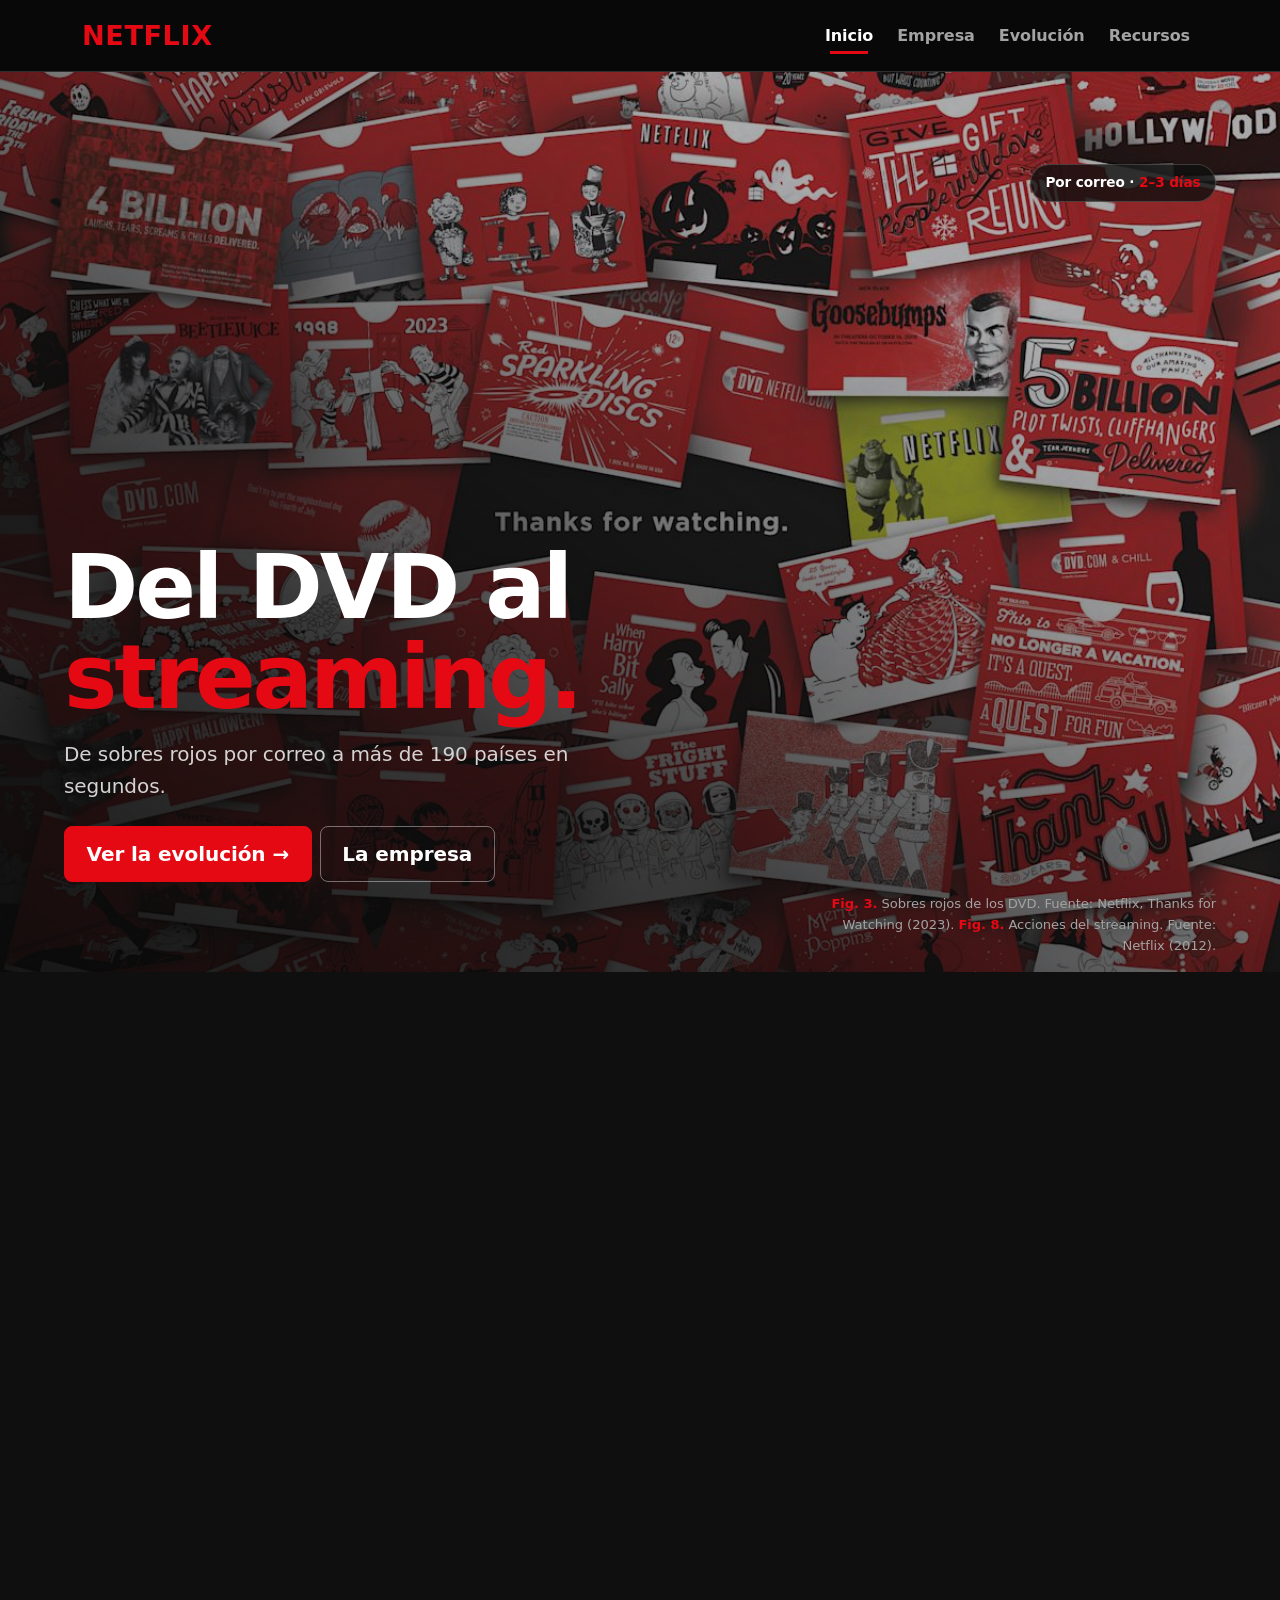
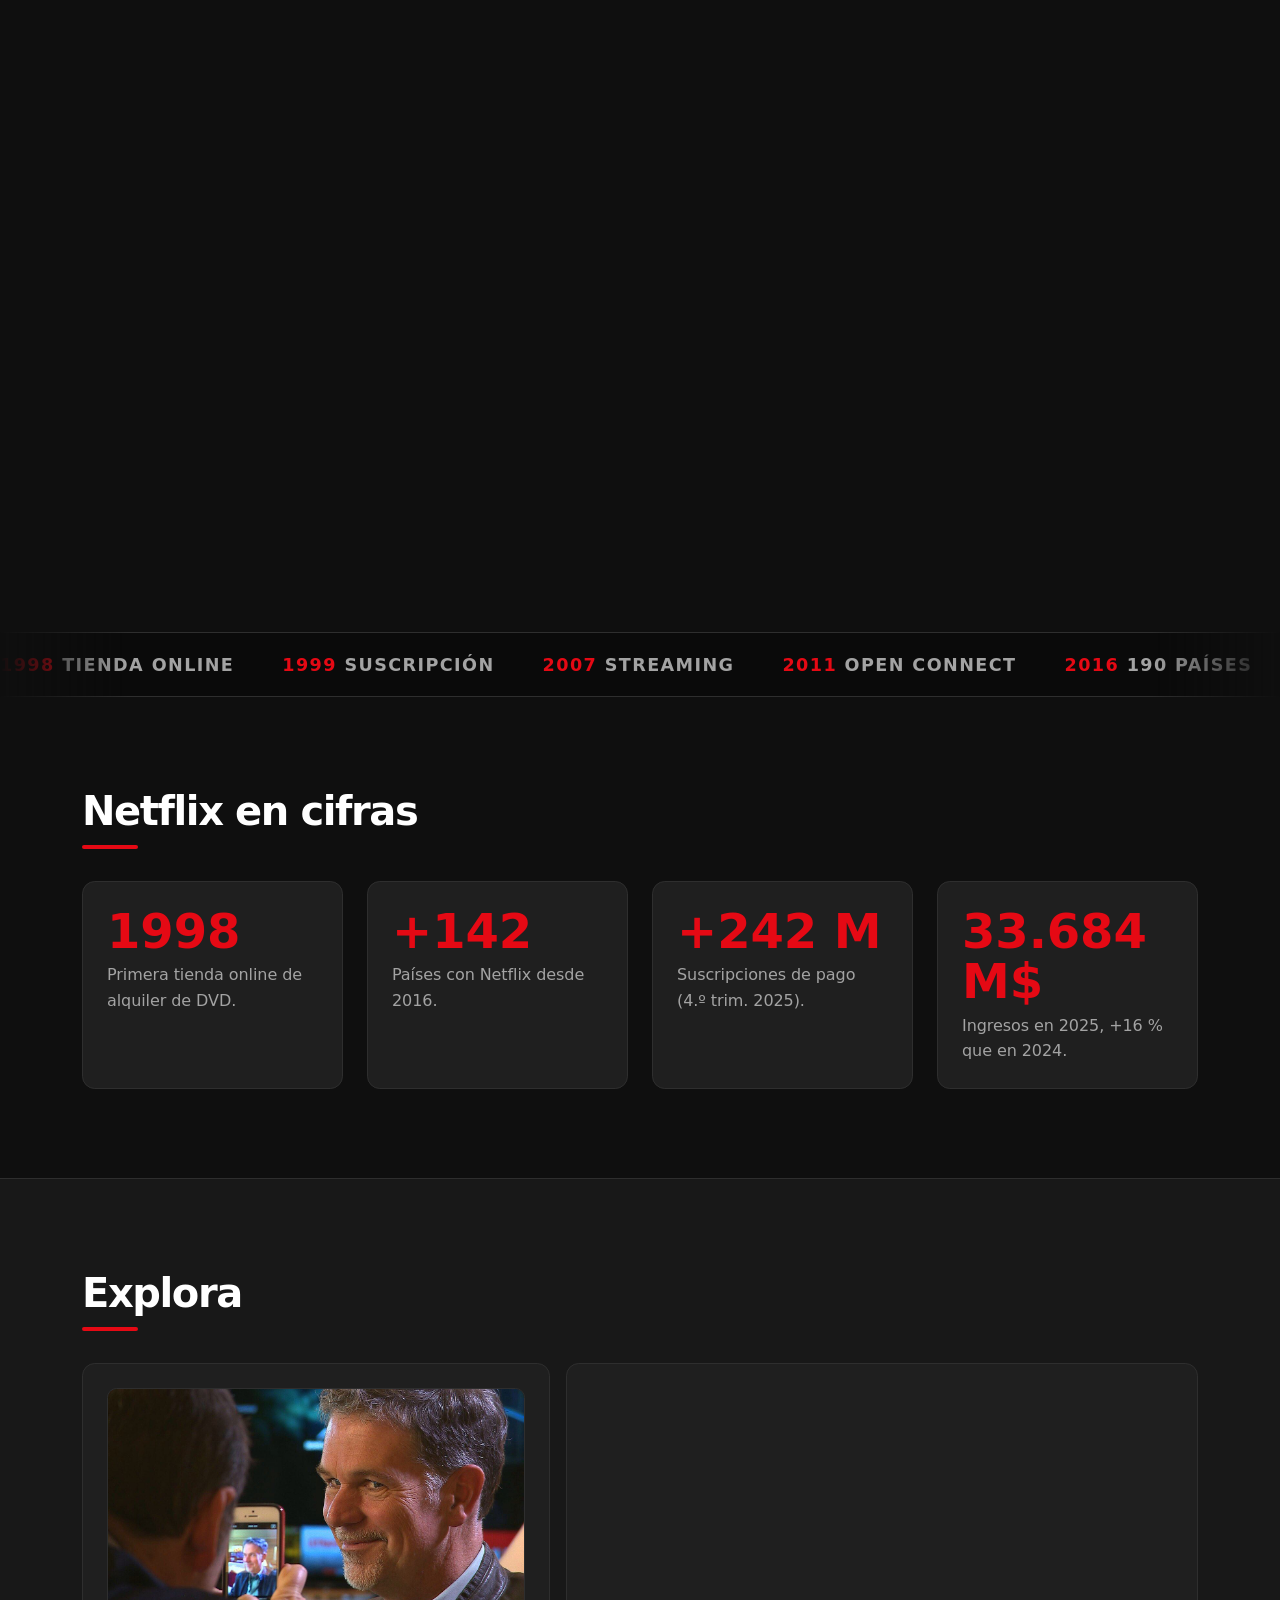
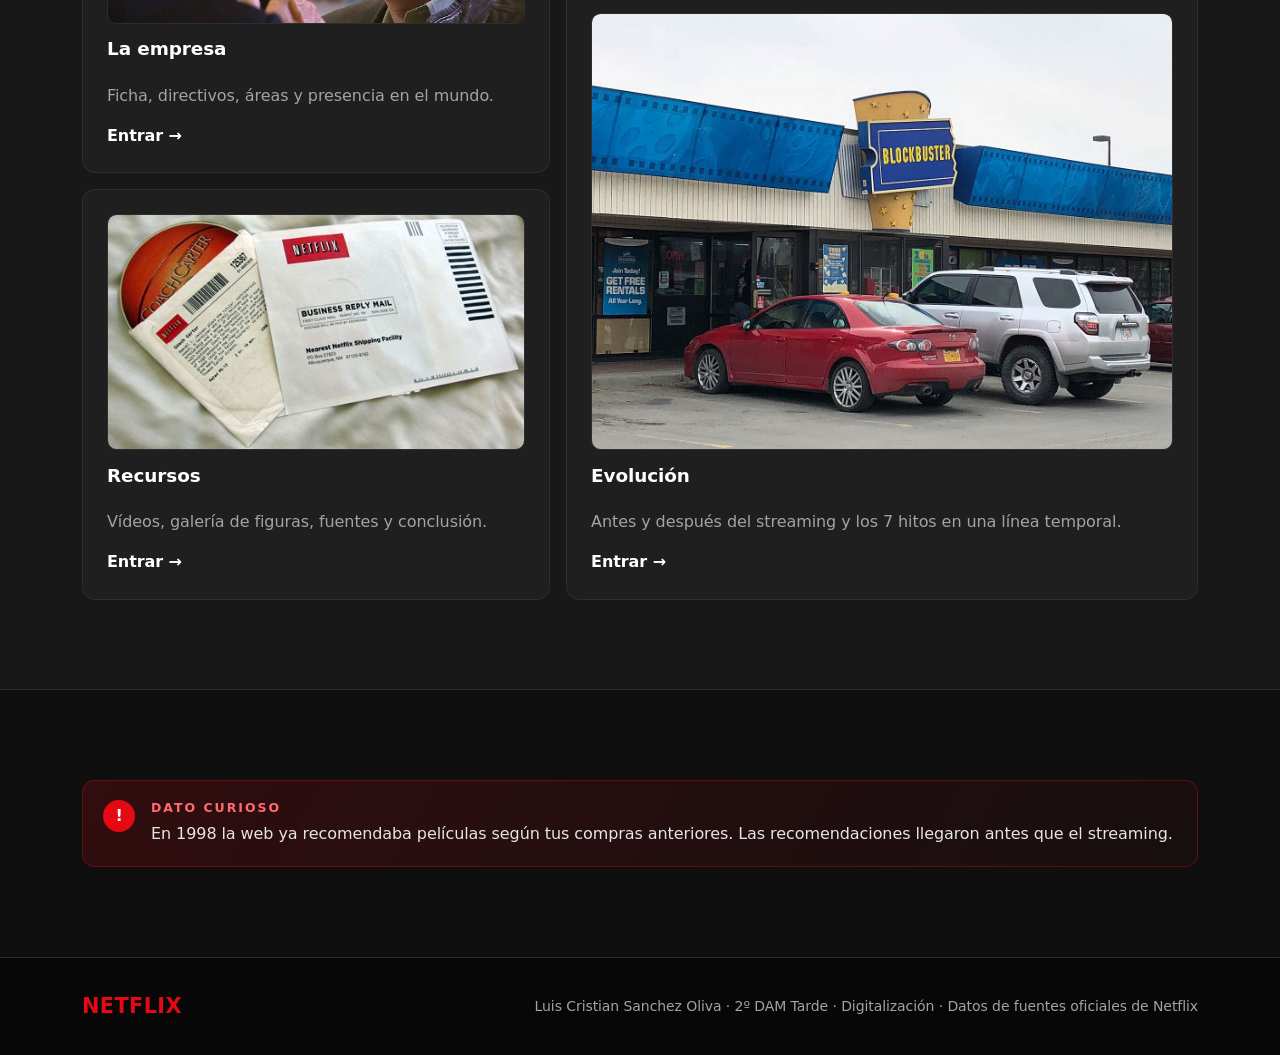
==== commit 4aa61116: "Añade fotos de videoclubs, Blockbuster, la sede y Reed Hastings, y un vídeo de 5 minutos - 7 fotos c" ====
--- a/index.html
+++ b/index.html
@@ -116,7 +116,7 @@
         <div class="puertas">
           <div class="puerta puerta-1 reveal">
             <article class="tarjeta">
-              <div class="marco" data-sc-tilt="5"><img src="img/simbolo-n.jpg" width="480" height="300" alt="Símbolo actual de Netflix, la N roja"></div>
+              <div class="marco" data-sc-tilt="5"><img src="img/reed-hastings-2014.jpg" width="1280" height="720" alt="Reed Hastings, cofundador de Netflix, sonriendo durante una entrevista"></div>
               <h3>La empresa</h3>
               <p>Ficha, directivos, áreas y presencia en el mundo.</p>
               <a class="tarjeta-link" href="empresa.html">Entrar <span aria-hidden="true">→</span></a>
@@ -124,7 +124,7 @@
           </div>
           <div class="puerta puerta-2 reveal" style="--d: .08s">
             <article class="tarjeta">
-              <div class="marco" data-sc-tilt="5"><img src="img/open-connect.jpg" width="936" height="622" alt="Globo terráqueo con los servidores de Open Connect marcados en rojo"></div>
+              <div class="marco" data-sc-tilt="5"><img src="img/blockbuster-anchorage.jpg" width="1280" height="960" alt="Fachada de una tienda Blockbuster con coches aparcados delante"></div>
               <h3>Evolución</h3>
               <p>Antes y después del streaming y los 7 hitos en una línea temporal.</p>
               <a class="tarjeta-link" href="evolucion.html">Entrar <span aria-hidden="true">→</span></a>
@@ -132,9 +132,9 @@
           </div>
           <div class="puerta puerta-3 reveal" style="--d: .16s">
             <article class="tarjeta">
-              <div class="marco" data-sc-tilt="5"><img src="img/ces-2016.jpg" width="480" height="320" alt="Escenario del CES 2016 con el lema #netflixeverywhere"></div>
+              <div class="marco" data-sc-tilt="5"><img src="img/sobre-dvd.jpg" width="490" height="300" alt="DVD de Netflix junto a su sobre de devolución"></div>
               <h3>Recursos</h3>
-              <p>Vídeo oficial, galería de figuras, fuentes y conclusión.</p>
+              <p>Vídeos, galería de figuras, fuentes y conclusión.</p>
               <a class="tarjeta-link" href="recursos.html">Entrar <span aria-hidden="true">→</span></a>
             </article>
           </div>
--- a/css/style.css
+++ b/css/style.css
@@ -920,3 +920,10 @@
 .js .reveal.listo {
   transition: transform .35s var(--ease), border-color .35s ease, box-shadow .35s ease;
 }
+
+.video-embed {
+  overflow: hidden;
+  border-radius: .7rem;
+  border: 1px solid var(--borde);
+  background: #000;
+}
